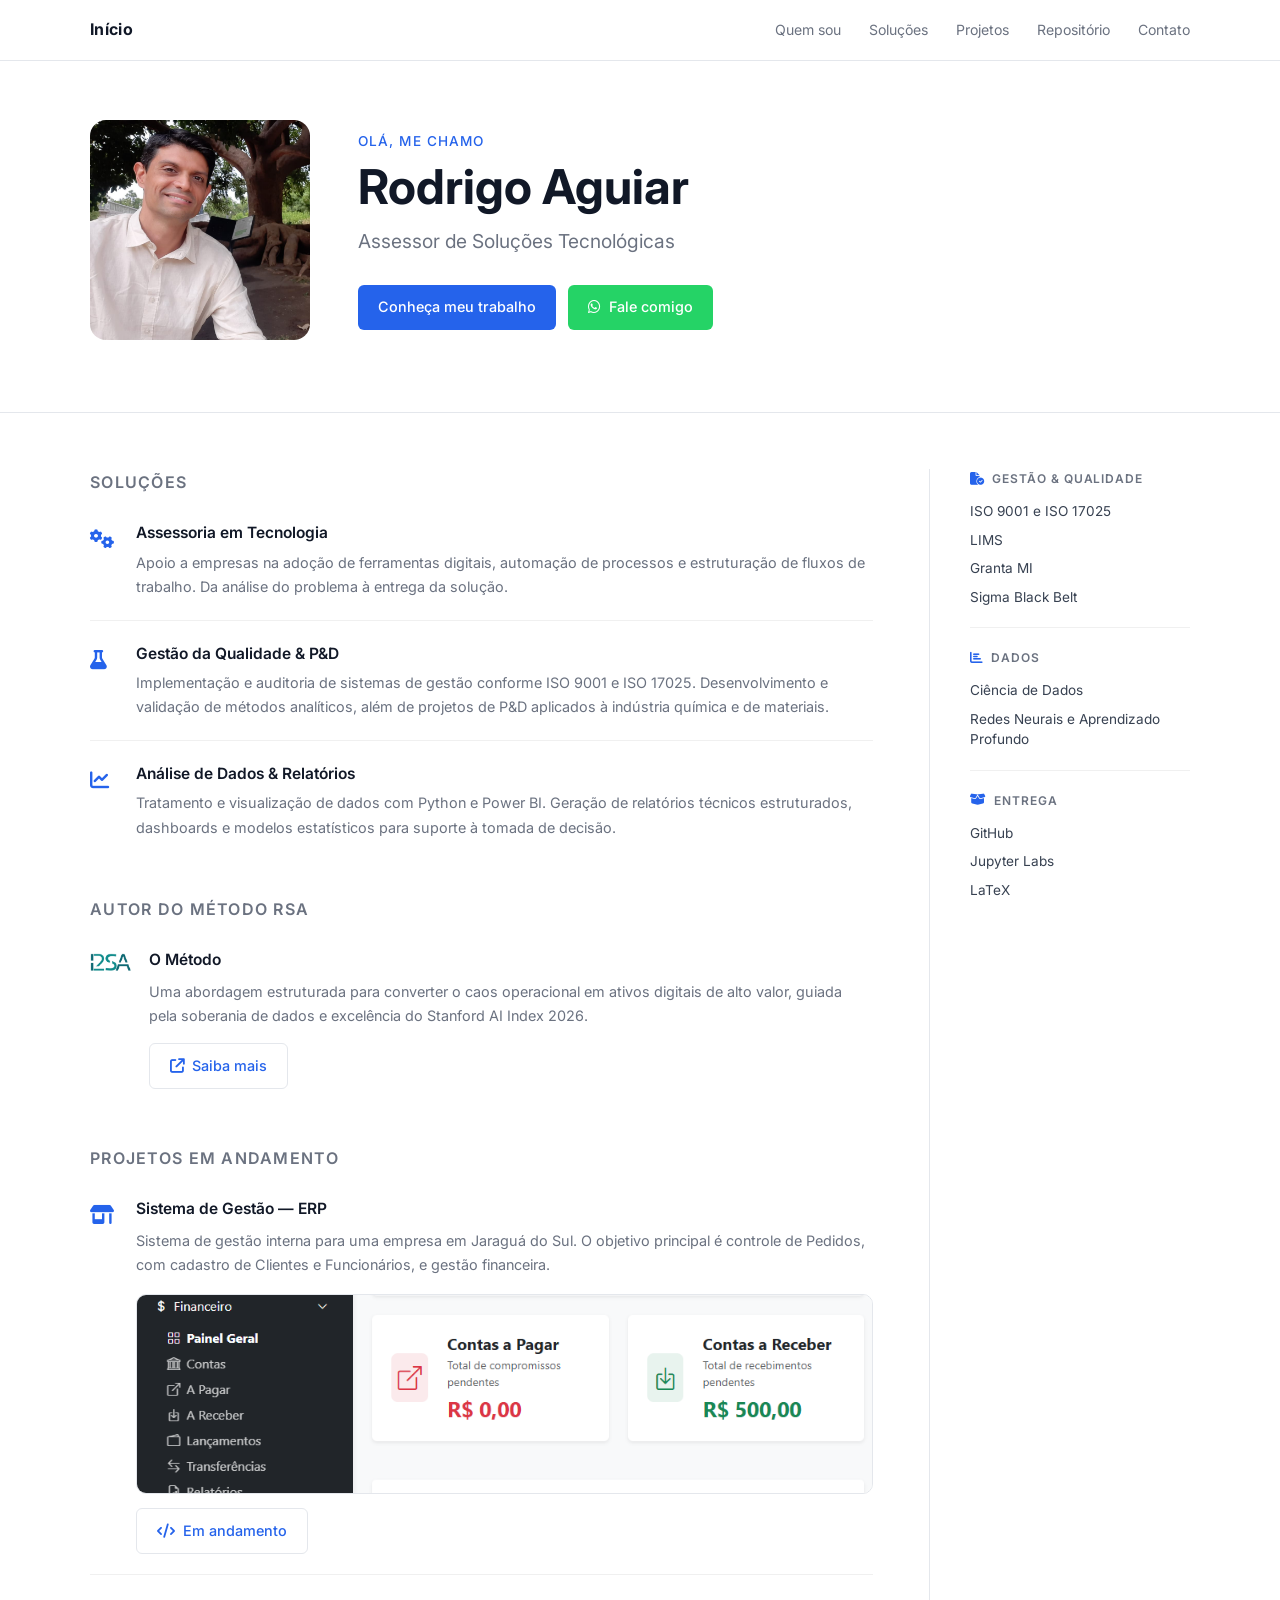
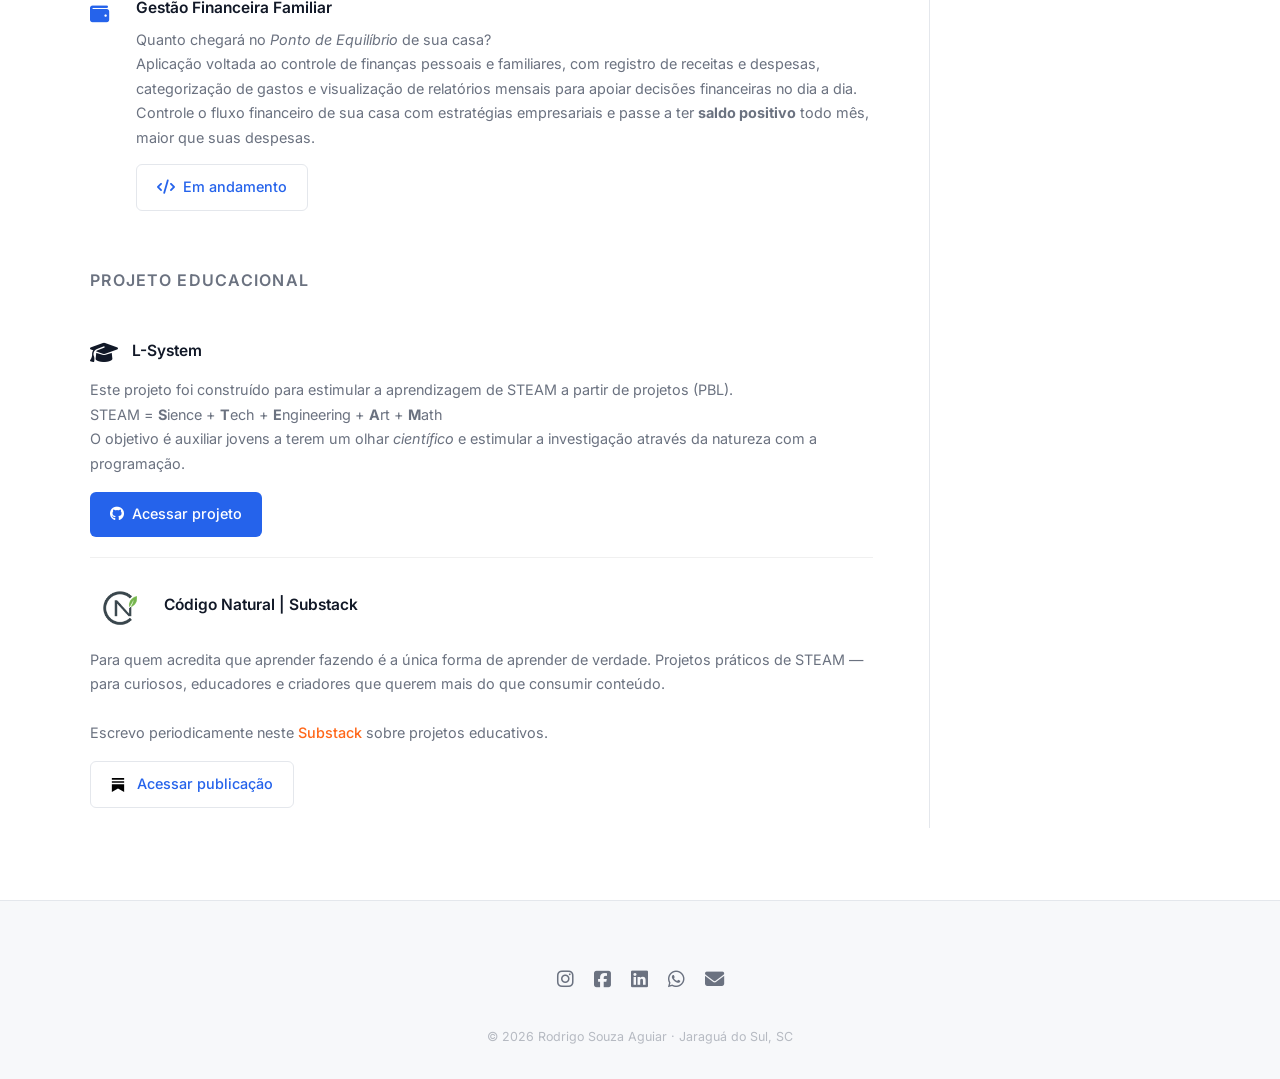
==== index.html @ 8a079cb8 "feat: atualização de index.html" ====
<!DOCTYPE html>
<html lang="pt-BR">

<head>
  <meta charset="UTF-8" />
  <meta name="viewport" content="width=device-width, initial-scale=1.0" />
  <title>Rodrigo S. Aguiar | Assessor de tecnologia</title>
  <link rel="preconnect" href="https://fonts.googleapis.com" />
  <link rel="preconnect" href="https://fonts.gstatic.com" crossorigin />
  <link href="https://fonts.googleapis.com/css2?family=Inter:wght@300;400;500;600;700&display=swap" rel="stylesheet" />
  <link rel="stylesheet" href="https://cdnjs.cloudflare.com/ajax/libs/font-awesome/6.5.0/css/all.min.css" />
  <link rel="stylesheet" href="style.css" />
  <meta name="description"
    content="Portfólio profissional de Rodrigo Aguiar, Assessor de Soluções Tecnológicas e Engenheiro Químico. Especialista em automação, análise de dados e gestão da qualidade." />

  <!-- Open Graph -->
  <meta property="og:title" content="Rodrigo S. Aguiar | Assessor de tecnologia" />
  <meta property="og:description"
    content="Assessoria em implementação de ferramentas digitais, automação de processos e análise de dados." />
  <meta property="og:type" content="website" />
  <meta property="og:url" content="https://raguiareng.github.io/portfolio/" />
  <meta property="og:image" content="https://raguiareng.github.io/portfolio/images/Rodrigo_Chile.png" />

  <!-- Google tag (gtag.js) -->
  <script async src="https://www.googletagmanager.com/gtag/js?id=G-W9BK12L6K0"></script>
  <script>
    window.dataLayer = window.dataLayer || [];
    function gtag() { dataLayer.push(arguments); }
    gtag('js', new Date());

    gtag('config', 'G-W9BK12L6K0');
  </script>

</head>

<body>

  <!-- ========== NAVBAR ========== -->
  <header class="navbar">
    <div class="container navbar__inner">
      <span class="navbar__logo"><a href="/">Início</a></span>

      <!-- Botão do menu hamburguer -->
      <button class="navbar__toggle" aria-label="Abrir menu de navegação">
        <i class="fa-solid fa-bars"></i>
      </button>

      <nav class="navbar__links">
        <a href="quemsou.html">Quem sou</a>
        <a href="#solucoes">Soluções</a>
        <a href="#projeto">Projetos</a>
        <a href="#repositorio">Repositório</a>
        <a href="#contato">Contato</a>
      </nav>
    </div>
  </header>

  <!-- ========== HERO ========== -->
  <section class="hero">
    <div class="container hero__inner">

      <img src="images/Rodrigo_Chile.png" alt="Foto de perfil de Rodrigo Aguiar" class="hero__photo" />

      <div class="hero__text">
        <p class="hero__greeting">Olá, me chamo</p>
        <h1 class="hero__name">Rodrigo Aguiar</h1>
        <h2 class="hero__role">Assessor de Soluções Tecnológicas</h2>
        <div class="hero__actions">
          <a href="#projeto" class="btn btn--primary">Conheça meu trabalho</a>
          <a href="https://wa.me/5547992704018?text=Olá%20Rodrigo.%20Entro%20em%20contato%20através%20do%20seu%20site."
            target="_blank" rel="noopener noreferrer" class="btn btn--whatsapp">
            <i class="fa-brands fa-whatsapp"></i> Fale comigo
          </a>
        </div>
      </div>

    </div>
  </section>

  <!-- ========== LAYOUT PRINCIPAL ========== -->
  <div class="container layout">

    <!-- ========== CONTEÚDO PRINCIPAL ========== -->
    <main class="layout__main">

      <!-- SOLUÇÕES -->
      <section id="solucoes" class="section">
        <h2 class="section__title">Soluções</h2>

        <div class="solution__card">
          <div class="solution__icon"><i class="fa-solid fa-gears"></i></div>
          <div class="solution__info">
            <h3>Assessoria em Tecnologia</h3>
            <p>
              Apoio a empresas na adoção de ferramentas digitais, automação de processos
              e estruturação de fluxos de trabalho. Da análise do
              problema à entrega da solução.
            </p>
          </div>
        </div>

        <div class="solution__card">
          <div class="solution__icon"><i class="fa-solid fa-flask"></i></div>
          <div class="solution__info">
            <h3>Gestão da Qualidade & P&D</h3>
            <p>
              Implementação e auditoria de sistemas de gestão conforme ISO 9001 e
              ISO 17025. Desenvolvimento e validação de métodos analíticos, além
              de projetos de P&D aplicados à indústria química e de materiais.
            </p>
          </div>
        </div>

        <div class="solution__card">
          <div class="solution__icon"><i class="fa-solid fa-chart-line"></i></div>
          <div class="solution__info">
            <h3>Análise de Dados & Relatórios</h3>
            <p>
              Tratamento e visualização de dados com Python e Power BI.
              Geração de relatórios técnicos estruturados, dashboards e modelos
              estatísticos para suporte à tomada de decisão.
            </p>
          </div>
        </div>

      </section>

      <!-- Método RSA -->
      <section id="rsa" class="section">
        <h2 class="section__title">Autor do Método RSA</h2>

        <div class="project__card">
          <div class="project__card-body">
            <div class="project__icon">
              <img src="images/RSA_coloridoVerde.png" alt="Logo Método RSA"
                style="width: 100%; max-width: 64px; object-fit: contain;" />
            </div>
            <div class="project__info">
              <h3>O Método</h3>
              <p>
                Uma abordagem estruturada para converter o caos operacional em ativos digitais de alto valor, guiada
                pela soberania de dados e excelência do Stanford AI Index 2026.
              </p>
              <a href="https://rsa.ia.br" target="_blank" rel="noopener noreferrer" class="btn btn--outline">
                <i class="fa-solid fa-arrow-up-right-from-square"></i> Saiba mais
              </a>
            </div>
          </div>
        </div>
      </section>

      <!-- PROJETOS EM ANDAMENTO -->
      <section id="projeto" class="section">
        <h2 class="section__title">Projetos em andamento</h2>

        <div class="project__card">
          <div class="project__card-body">
            <div class="project__icon"><i class="fa-solid fa-shop"></i></div>
            <div class="project__info">
              <h3>Sistema de Gestão — ERP</h3>
              <p>
                Sistema de gestão interna para uma empresa em Jaraguá do Sul. O objetivo
                principal é controle de Pedidos, com cadastro de Clientes e Funcionários,
                e gestão financeira.
              </p>
              <img src="images/ERP_img01.png" alt="Preview do Sistema de Gestão ERP" class="project__image" />
              <a href="/" class="btn btn--outline">
                <i class="fa-solid fa-code"></i> Em andamento
              </a>
            </div>
          </div>
        </div>

        <div class="project__card">
          <div class="project__card-body">
            <div class="project__icon"><i class="fa-solid fa-wallet"></i></div>
            <div class="project__info">
              <h3>Gestão Financeira Familiar</h3>
              <p>
                Quanto chegará no <a href="https://www.google.com/search?q=ponto+de+breakeven" target="_blank"
                  rel="noopener noreferrer"><i>Ponto
                    de Equilíbrio</i></a> de sua casa?<br>
                Aplicação voltada ao controle de finanças
                pessoais e familiares, com registro de receitas e despesas, categorização de
                gastos e visualização de relatórios mensais para apoiar decisões financeiras no dia a dia.<br>
                Controle o fluxo financeiro de sua casa com estratégias empresariais e passe a ter <b>saldo positivo</b>
                todo mês,
                maior que suas despesas.
              </p>
              <a href="/" class="btn btn--outline">
                <i class="fa-solid fa-code"></i> Em andamento
              </a>
            </div>
          </div>
        </div>

      </section>

      <!-- REPOSITÓRIO -->
      <section id="repositorio" class="section">
        <h2 class="section__title">Projeto Educacional</h2>

        <div class="repo__card">
          <div class="repo__header">
            <i class="fa-solid fa-graduation-cap repo__icon"></i>
            <div>
              <h3>L-System</h3>
              <!-- <span class="repo__tag">Em contínuo aprimoramento</span> -->
            </div>
          </div>
          <p class="repo__desc">
            Este projeto foi construído para estimular a aprendizagem de STEAM
            a partir de projetos (PBL).<br>
            STEAM = <b>S</b>ience + <b>T</b>ech + <b>E</b>ngineering + <b>A</b>rt + <b>M</b>ath<br>
            O objetivo é auxiliar jovens a terem um olhar <i>científico</i> e estimular a investigação
            através da natureza com a programação.
          </p>
          <a href="https://github.com/RAguiarEng/L-system" target="_blank" rel="noopener noreferrer"
            class="btn btn--primary">
            <i class="fa-brands fa-github"></i> Acessar projeto
          </a>
        </div>

        <div class="repo__card" style="border-top: 1px solid var(--color-border-subtle);">
          <div class="repo__header">
            <img src="images/logo_CN_peq.png" alt="Logo Código Natural" style="width: 60px;" />
            <div>
              <h3>Código Natural | Substack</h3>
            </div>
          </div>
          <p class="repo__desc">
            Para quem acredita que aprender fazendo é a única forma de aprender de verdade. Projetos práticos de
            STEAM — para curiosos, educadores e criadores que querem mais do que consumir conteúdo.<br><br>
            Escrevo periodicamente neste <a href="https://codigonatural.substack.com/" target="_blank"
              rel="noopener noreferrer" style="color: #ff6719; font-weight: 500;">Substack</a> sobre projetos
            educativos.
          </p>
          <a href="https://codigonatural.substack.com/" target="_blank" rel="noopener noreferrer"
            class="btn btn--outline">
            <img src="images/substack.svg" alt="Ícone Substack" style="width: 14px; margin-right: 4px;" /> Acessar
            publicação
          </a>
        </div>
      </section>

    </main>

    <!-- ========== BARRA LATERAL ========== -->
    <aside class="layout__sidebar">

      <!-- Gestão e Qualidade -->
      <div class="sidebar__section">
        <h3 class="sidebar__title">
          <i class="fa-solid fa-file-circle-check"></i> Gestão & Qualidade
        </h3>
        <ul class="sidebar__list">
          <li><a href="https://www.google.com/search?q=ISO+9001" target="_blank" rel="noopener noreferrer">ISO 9001</a>
            e
            <a href="https://www.google.com/search?q=ISO+17025" target="_blank" rel="noopener noreferrer">ISO 17025</a>
          </li>
          <li><a href="https://www.google.com/search?q=LIMS" target="_blank" rel="noopener noreferrer">LIMS</a></li>
          <li><a href="https://www.ansys.com/products/materials/granta-mi" target="_blank"
              rel="noopener noreferrer">Granta MI</a></li>
          <li><a href="https://drive.google.com/file/d/1ZN39htxQnaW3yod-qPVXDo5sMs_pYPU5/view?usp=sharing"
              target="_blank" rel="noopener noreferrer">Sigma Black Belt</a></li>
        </ul>
      </div>

      <!-- Dados -->
      <div class="sidebar__section">
        <h3 class="sidebar__title">
          <i class="fa-solid fa-chart-bar"></i> Dados
        </h3>
        <ul class="sidebar__list">
          <li><a href="https://www.credly.com/badges/82000226-1048-4f4b-bc90-7da1aff6fd20/linked_in_profile"
              target="_blank" rel="noopener noreferrer">Ciência de Dados</a></li>
          <li><a href="https://www.coursera.org/account/accomplishments/verify/BRV8FBGEFM7U" target="_blank"
              rel="noopener noreferrer">Redes
              Neurais e Aprendizado Profundo</a></li>
        </ul>
      </div>

      <!-- Entrega -->
      <div class="sidebar__section">
        <h3 class="sidebar__title">
          <i class="fa-solid fa-box-open"></i> Entrega
        </h3>
        <ul class="sidebar__list">
          <li><a href="https://github.com/RAguiarEng" target="_blank" rel="noopener noreferrer">GitHub</a></li>
          <li><a href="https://www.google.com/search?q=o+que+posso+desenvolver+com+jupyter+labs" target="_blank"
              rel="noopener noreferrer">Jupyter
              Labs</a></li>
          <li><a href="https://www.google.com/search?q=o+que+c%C3%B3digo+LaTeX+faz" target="_blank"
              rel="noopener noreferrer">LaTeX</a></li>
        </ul>
      </div>

    </aside>

  </div>

  <!-- ========== FOOTER ========== -->
  <footer id="contato" class="footer">
    <div class="container footer__inner">
      <!-- <p class="footer__name">Rodrigo Souza Aguiar</p>
      <p class="footer__sub">Assessor em Tecnologia | Engenheiro Químico</p> -->

      <div class="footer__socials">
        <a href="https://www.instagram.com/rsaguiarbr/" target="_blank" rel="noopener noreferrer" title="Instagram">
          <i class="fa-brands fa-instagram"></i>
        </a>
        <a href="https://www.facebook.com/raguiar.eng/" target="_blank" rel="noopener noreferrer" title="Facebook">
          <i class="fa-brands fa-square-facebook"></i>
        </a>
        <a href="https://linkedin.com/in/rsouzaaguiar/" target="_blank" rel="noopener noreferrer" title="LinkedIn">
          <i class="fa-brands fa-linkedin"></i>
        </a>
        <a href="https://wa.me/5547992704018?text=Olá%20Rodrigo.%20Entro%20em%20contato%20através%20do%20seu%20site."
          target="_blank" rel="noopener noreferrer" title="WhatsApp">
          <i class="fa-brands fa-whatsapp"></i>
        </a>
        <a href="mailto:raguiar.eng@gmail.com?subject=Contato%20pelo%20site" title="E-mail">
          <i class="fa-solid fa-envelope"></i>
        </a>
      </div>

      <p class="footer__copy">&copy; 2026 Rodrigo Souza Aguiar · Jaraguá do Sul, SC</p>
    </div>
  </footer>

  <!-- Link para o arquivo JavaScript -->
  <script src="js/script_hamburguer.js"></script>

</body>

</html>
---- style.css ----
/* ============================================
   RESET & BASE
   ============================================ */
*,
*::before,
*::after {
  box-sizing: border-box;
  margin: 0;
  padding: 0;
}

:root {
  --color-bg: #ffffff;
  --color-bg-alt: #f7f8fa;
  --color-sidebar: #f0f2f5;
  --color-surface: #ffffff;
  --color-border: #e4e7ec;
  --color-border-subtle: #f0f0f0;
  --color-line-title: #9ca3af;
  --color-primary: #2563eb;
  --color-primary-h: #1d4ed8;
  --color-accent: #7c3aed;
  --color-whatsapp: #25d366;
  --color-whatsapp-h: #1ebe5a;
  --color-text: #374151;
  --color-muted: #6b7280;
  --color-footer-muted: #b6bac2;
  --color-heading: #111827;

  --font-main: 'Inter', sans-serif;

  --radius-sm: 6px;
  --radius-md: 12px;
  --radius-lg: 20px;
  --radius-img: 10px;

  --transition: 0.2s ease;
}

html {
  scroll-behavior: smooth;
}

body {
  font-family: var(--font-main);
  background-color: var(--color-bg);
  color: var(--color-text);
  line-height: 1.7;
  font-size: 1rem;
}

a {
  text-decoration: none;
  color: inherit;
}

ul {
  list-style: none;
}

img {
  max-width: 100%;
  display: block;
}

/* ============================================
   LAYOUT
   ============================================ */
.container {
  width: 90%;
  max-width: 1100px;
  margin: 0 auto;
}

.section {
  padding: 0 0 56px;
}

.section:last-child {
  padding-bottom: 0;
}

.section__title {
  font-size: 1rem;
  font-weight: 600;
  color: var(--color-muted);
  text-transform: uppercase;
  letter-spacing: 0.08em;
  margin-bottom: 24px;
}

/* ============================================
   BUTTONS
   ============================================ */
.btn {
  display: inline-flex;
  align-items: center;
  gap: 8px;
  padding: 10px 20px;
  border-radius: var(--radius-sm);
  font-size: 0.9rem;
  font-weight: 500;
  font-family: var(--font-main);
  cursor: pointer;
  border: none;
  transition: background var(--transition), color var(--transition), transform var(--transition);
}

.btn:hover {
  transform: translateY(-1px);
}

.btn--primary {
  background-color: var(--color-primary);
  color: #fff;
}

.btn--primary:hover {
  background-color: var(--color-primary-h);
}

.btn--outline {
  background: transparent;
  color: var(--color-primary);
  border: 1.5px solid var(--color-border);
}

.btn--outline:hover {
  border-color: var(--color-primary);
  background: #eff6ff;
}

.btn--whatsapp {
  background-color: var(--color-whatsapp);
  color: #fff;
}

.btn--whatsapp:hover {
  background-color: var(--color-whatsapp-h);
}

/* ============================================
   NAVBAR
   ============================================ */
.navbar {
  position: fixed;
  top: 0;
  left: 0;
  right: 0;
  z-index: 100;
  background-color: rgba(255, 255, 255, 0.92);
  backdrop-filter: blur(12px);
  border-bottom: 1px solid var(--color-border);
}

.navbar__inner {
  display: flex;
  align-items: center;
  justify-content: space-between;
  height: 60px;
}

.navbar__logo {
  font-size: 1rem;
  font-weight: 700;
  color: var(--color-heading);
  letter-spacing: 0.02em;
}

.navbar__links {
  display: flex;
  gap: 28px;
}

.navbar__links a {
  font-size: 0.88rem;
  color: var(--color-muted);
  transition: color var(--transition);
}

.navbar__links a:hover {
  color: var(--color-heading);
}

.navbar__toggle {
  display: none;
  /* Esconde o botão por padrão em telas grandes */
  background: none;
  border: none;
  font-size: 1.4rem;
  color: var(--color-heading);
  cursor: pointer;
  padding: 0;
  line-height: 1;
  z-index: 101;
  /* Garante que o botão fique acima do menu quando aberto */
}

/* ============================================
   HERO
   ============================================ */
.hero {
  padding: 120px 0 72px;
  background-color: var(--color-bg);
  border-bottom: 1px solid var(--color-border);
}

.hero__inner {
  display: flex;
  flex-direction: row;
  align-items: center;
  gap: 48px;
}

.hero__photo {
  width: 220px;
  height: 220px;
  object-fit: cover;
  border-radius: 16px;
  flex-shrink: 0;
}

.hero__greeting {
  font-size: 0.85rem;
  color: var(--color-primary);
  font-weight: 500;
  letter-spacing: 0.08em;
  text-transform: uppercase;
}

.hero__name {
  font-size: clamp(2rem, 5vw, 3rem);
  font-weight: 700;
  color: var(--color-heading);
  line-height: 1.15;
  margin: 6px 0 10px;
}

.hero__role {
  font-size: clamp(1rem, 2.2vw, 1.2rem);
  font-weight: 400;
  color: var(--color-muted);
  margin-bottom: 28px;
}

.accent {
  color: var(--color-accent);
}

.hero__actions {
  display: flex;
  flex-wrap: wrap;
  gap: 12px;
}

@media (max-width: 640px) {
  .hero__inner {
    flex-direction: column;
    align-items: flex-start;
  }

  .hero__photo {
    width: 160px;
    height: 160px;
  }
}

/* ============================================
   LAYOUT DUAS COLUNAS
   ============================================ */
.layout {
  display: grid;
  grid-template-columns: 1fr 260px;
  gap: 0;
  align-items: start;
  padding-top: 56px;
  padding-bottom: 72px;
}

.layout__main {
  padding-right: 56px;
  border-right: 1px solid var(--color-border);
}

/* ============================================
   SOLUÇÕES
   ============================================ */
.solution__card {
  display: flex;
  gap: 18px;
  align-items: flex-start;
  padding: 20px 0;
  border-bottom: 1px solid var(--color-border-subtle);
}

.solution__card:first-of-type {
  padding-top: 0;
}

.solution__card:last-of-type {
  border-bottom: none;
  padding-bottom: 0;
}

.solution__icon {
  font-size: 1.2rem;
  color: var(--color-primary);
  min-width: 28px;
  padding-top: 3px;
}

.solution__info h3 {
  font-size: 0.97rem;
  font-weight: 600;
  color: var(--color-heading);
  margin-bottom: 4px;
}

.solution__info p {
  font-size: 0.9rem;
  color: var(--color-muted);
  line-height: 1.7;
}

/* ============================================
   PROJETOS
   ============================================ */
.project__card {
  padding: 20px 0;
  border-bottom: 1px solid var(--color-border-subtle);
}

.project__card:first-of-type {
  padding-top: 0;
}

.project__card:last-of-type {
  border-bottom: none;
  padding-bottom: 0;
}

.project__card-body {
  display: flex;
  gap: 18px;
  align-items: flex-start;
}

.project__icon {
  font-size: 1.2rem;
  color: var(--color-primary);
  min-width: 28px;
  padding-top: 3px;
}

.project__info h3 {
  font-size: 0.97rem;
  font-weight: 600;
  color: var(--color-heading);
  margin-bottom: 6px;
}

.project__info p {
  font-size: 0.9rem;
  color: var(--color-muted);
  line-height: 1.7;
  margin-bottom: 14px;
}

.project__image {
  width: 100%;
  height: 200px;
  object-fit: cover;
  border-radius: var(--radius-img);
  margin: 16px 0 14px;
  border: 1px solid var(--color-border);
}

/* ============================================
   REPOSITÓRIO
   ============================================ */
.repo__card {
  padding: 20px 0;
}

.repo__header {
  display: flex;
  align-items: center;
  gap: 14px;
  margin-bottom: 10px;
}

.repo__icon {
  font-size: 1.4rem;
  color: var(--color-heading);
}

.repo__header h3 {
  font-size: 0.97rem;
  font-weight: 600;
  color: var(--color-heading);
  margin-bottom: 4px;
}

.repo__tag {
  font-size: 0.72rem;
  color: var(--color-primary);
  background: #eff6ff;
  padding: 2px 10px;
  border-radius: var(--radius-lg);
  font-weight: 500;
}

.repo__desc {
  font-size: 0.9rem;
  color: var(--color-muted);
  margin-bottom: 16px;
  line-height: 1.7;
}

/* ============================================
   SIDEBAR
   ============================================ */
.layout__sidebar {
  position: sticky;
  top: 80px;
  padding-left: 40px;
  display: flex;
  flex-direction: column;
}

.sidebar__section {
  padding: 20px 0;
  border-bottom: 1px solid var(--color-border-subtle);
}

.sidebar__section:first-child {
  padding-top: 0;
}

.sidebar__section:last-child {
  border-bottom: none;
}

.sidebar__title {
  font-size: 0.75rem;
  font-weight: 600;
  color: var(--color-muted);
  text-transform: uppercase;
  letter-spacing: 0.08em;
  margin-bottom: 12px;
  display: flex;
  align-items: center;
  gap: 7px;
}

.sidebar__title i {
  color: var(--color-primary);
  font-size: 0.8rem;
}

.sidebar__list {
  display: flex;
  flex-direction: column;
  gap: 8px;
}

.sidebar__list li {
  font-size: 0.85rem;
  color: var(--color-text);
  line-height: 1.5;
}

/* ============================================
   FOOTER
   ============================================ */
.footer {
  background-color: var(--color-bg-alt);
  border-top: 1px solid var(--color-border);
  padding: 48px 0 32px;
  text-align: center;
}

.footer__inner {
  display: flex;
  flex-direction: column;
  align-items: center;
  gap: 10px;
}

.footer__name {
  font-size: 1rem;
  font-weight: 700;
  color: var(--color-heading);
}

.footer__sub {
  font-size: 0.85rem;
  color: var(--color-muted);
}

.footer__socials {
  display: flex;
  gap: 20px;
  margin: 14px 0;
}

.footer__socials a {
  font-size: 1.2rem;
  color: var(--color-muted);
  transition: color var(--transition), transform var(--transition);
}

.footer__socials a:hover {
  color: var(--color-primary);
  transform: translateY(-2px);
}

.footer__socials a[href*="wa.me"]:hover {
  color: var(--color-whatsapp);
}

.footer__copy {
  font-size: 0.78rem;
  color: var(--color-footer-muted);
  margin-top: 6px;
}

/* ============================================
   RESPONSIVO
   ============================================ */
@media (max-width: 900px) {
  .layout {
    grid-template-columns: 1fr;
  }

  .layout__main {
    padding-right: 0;
    border-right: none;
    border-bottom: 1px solid var(--color-border);
    padding-bottom: 40px;
  }

  .layout__sidebar {
    position: static;
    padding-left: 0;
    padding-top: 40px;
    display: grid;
    grid-template-columns: repeat(auto-fit, minmax(180px, 1fr));
    gap: 0 32px;
  }

  /* Mostra o botão do menu hambúrguer em telas pequenas */
  .navbar__toggle {
    display: block;
  }

  /* NOVO: Esconde os links por padrão em telas pequenas e prepara para o menu mobile */
  .navbar__links {
    display: none;
    /* Esconde o menu por padrão */
    flex-direction: column;
    position: fixed;
    top: 0;
    right: 0;
    width: 180px;
    height: 100vh;
    background-color: var(--color-bg);
    /* Fundo do menu mobile */
    padding: 80px 20px 20px;
    /* Espaçamento superior para não cobrir o logo */
    box-shadow: -2px 0 10px rgba(0, 0, 0, 0.1);
    transition: transform 0.3s ease-in-out;
    transform: translateX(100%);
    /* Esconde o menu para a direita */
    z-index: 99;
    /* Fica abaixo do botão de toggle */
    align-items: flex-start;
    /* Alinha os itens à esquerda */
    gap: 20px;
    /* Espaçamento entre os links */
  }

  /* Classe para mostrar o menu mobile */
  .navbar__links--open {
    transform: translateX(0);
    /* Move o menu para a posição visível */
    display: flex;
    /* Garante que o menu seja exibido */
  }

  .navbar__links a {
    font-size: 1.2rem;
    /* Aumenta o tamanho da fonte para mobile */
    color: var(--color-heading);
    padding: 10px 0;
    width: 100%;
    border-bottom: 1px solid var(--color-border-subtle);
  }

  .navbar__links a:last-child {
    border-bottom: none;
  }

}

@media (max-width: 480px) {
  .hero__actions {
    flex-direction: column;
  }

  .btn {
    width: 100%;
    justify-content: center;
  }
}

/* ============================================
   PAGE HEADER (quemsou.html)
   ============================================ */
.page-header {
  padding: 100px 0 56px;
  border-bottom: 1px solid var(--color-border);
  background-color: var(--color-bg);
}

.page-header__inner {
  display: flex;
  flex-direction: row;
  align-items: center;
  gap: 48px;
}

.page-header__photo {
  width: 180px;
  height: 180px;
  object-fit: cover;
  border-radius: 16px;
  flex-shrink: 0;
  border: 1px solid var(--color-border);
}

/* ============================================
   SOBRE — PARÁGRAFOS
   ============================================ */
.about__paragraph {
  font-size: 0.95rem;
  color: var(--color-text);
  line-height: 1.8;
  margin-bottom: 16px;
}

.about__paragraph:last-child {
  margin-bottom: 0;
}

/* ============================================
   TIMELINE
   ============================================ */
.timeline {
  display: flex;
  flex-direction: column;
  gap: 0;
}

.timeline__item {
  display: flex;
  gap: 20px;
  padding: 20px 0;
  border-bottom: 1px solid var(--color-border-subtle);
}

.timeline__item:first-child {
  padding-top: 0;
}

.timeline__item:last-child {
  border-bottom: none;
  padding-bottom: 0;
}

.timeline__marker {
  width: 10px;
  height: 10px;
  min-width: 10px;
  background-color: var(--color-primary);
  border-radius: 50%;
  margin-top: 7px;
}

.timeline__content {
  display: flex;
  flex-direction: column;
  gap: 4px;
}

.timeline__period {
  font-size: 0.78rem;
  color: var(--color-primary);
  font-weight: 500;
  text-transform: uppercase;
  letter-spacing: 0.06em;
}

.timeline__title {
  font-size: 0.97rem;
  font-weight: 600;
  color: var(--color-heading);
  margin: 2px 0 6px;
}

.timeline__desc {
  font-size: 0.9rem;
  color: var(--color-muted);
  line-height: 1.7;
}

/* Lista principal de entregas dentro de um item da timeline */
.timeline__list {
  display: flex;
  flex-direction: column;
  gap: 20px;
  margin-top: 4px;
}

/* Cada entrega da lista principal */
.timeline__list>li {
  padding-left: 14px;
  border-left: 2px solid var(--color-border);
  font-size: 0.9rem;
  color: var(--color-muted);
  line-height: 1.75;
}

/* Rótulo em negrito de cada entrega */
.timeline__list>li>b {
  display: block;
  font-size: 0.9rem;
  font-weight: 600;
  color: var(--color-heading);
  margin-bottom: 4px;
}

/* Sublista de ferramentas (Pandas, Power BI, etc.) */
.timeline__sublist {
  display: flex;
  flex-direction: column;
  gap: 2px;
  margin-top: 8px;
  padding-left: 12px;
}

.timeline__sublist>li {
  font-size: 0.85rem;
  color: var(--color-muted);
  padding-left: 10px;
  position: relative;
}

.timeline__sublist>li::before {
  content: '–';
  position: absolute;
  left: 0;
  color: var(--color-border);
}

/* Links dentro da timeline */
.timeline__desc a,
.timeline__list a {
  color: var(--color-primary);
  font-weight: 500;
  border-bottom: 1px solid transparent;
  transition: border-color var(--transition);
}

.timeline__desc a:hover,
.timeline__list a:hover {
  border-bottom-color: var(--color-primary);
}

/* Lista de publicações (Graduação) */
.timeline__publications {
  display: flex;
  flex-direction: column;
  gap: 8px;
  margin-top: 10px;
}

.timeline__publications>li {
  font-size: 0.88rem;
  color: var(--color-muted);
  padding-left: 14px;
  border-left: 2px solid var(--color-border);
  line-height: 1.6;
}

.timeline__publications>li a {
  color: var(--color-primary);
  font-weight: 500;
  border-bottom: 1px solid transparent;
  transition: border-color var(--transition);
}

.timeline__publications>li a:hover {
  border-bottom-color: var(--color-primary);
}

/* ============================================
   NAVBAR — LINK ATIVO
   ============================================ */
.navbar__link--active {
  color: var(--color-heading) !important;
  font-weight: 500;
}

/* ============================================
   RESPONSIVO — PAGE HEADER
   ============================================ */
@media (max-width: 640px) {
  .page-header__inner {
    flex-direction: column;
    align-items: flex-start;
  }

  .page-header__photo {
    width: 130px;
    height: 130px;
  }
}

/* ============================================
   AGE PROGRESS BAR
   ============================================ */
.age-bar__wrapper {
  margin-top: 12px;
}

.age-bar__labels {
  display: flex;
  justify-content: space-between;
  align-items: center;
  margin-bottom: 6px;
}

.age-bar__labels span {
  font-size: 0.8rem;
  font-weight: 600;
  color: var(--color-muted);
}

.age-bar__track {
  position: relative;
  height: 6px;
  background-color: var(--color-border);
  border-radius: 3px;
  overflow: visible;
}

.age-bar__fill {
  height: 100%;
  background-color: var(--color-primary);
  border-radius: 3px 0 0 3px;
  transition: width 1s ease;
}

.age-bar__ticks {
  position: absolute;
  top: 0;
  left: 0;
  width: 100%;
  height: 100%;
  display: flex;
  justify-content: space-between;
  align-items: center;
  padding: 0 2px;
  pointer-events: none;
}

.age-bar__ticks span {
  display: block;
  width: 1px;
  height: 10px;
  background-color: var(--color-bg);
  opacity: 0.6;
  flex-shrink: 0;
}
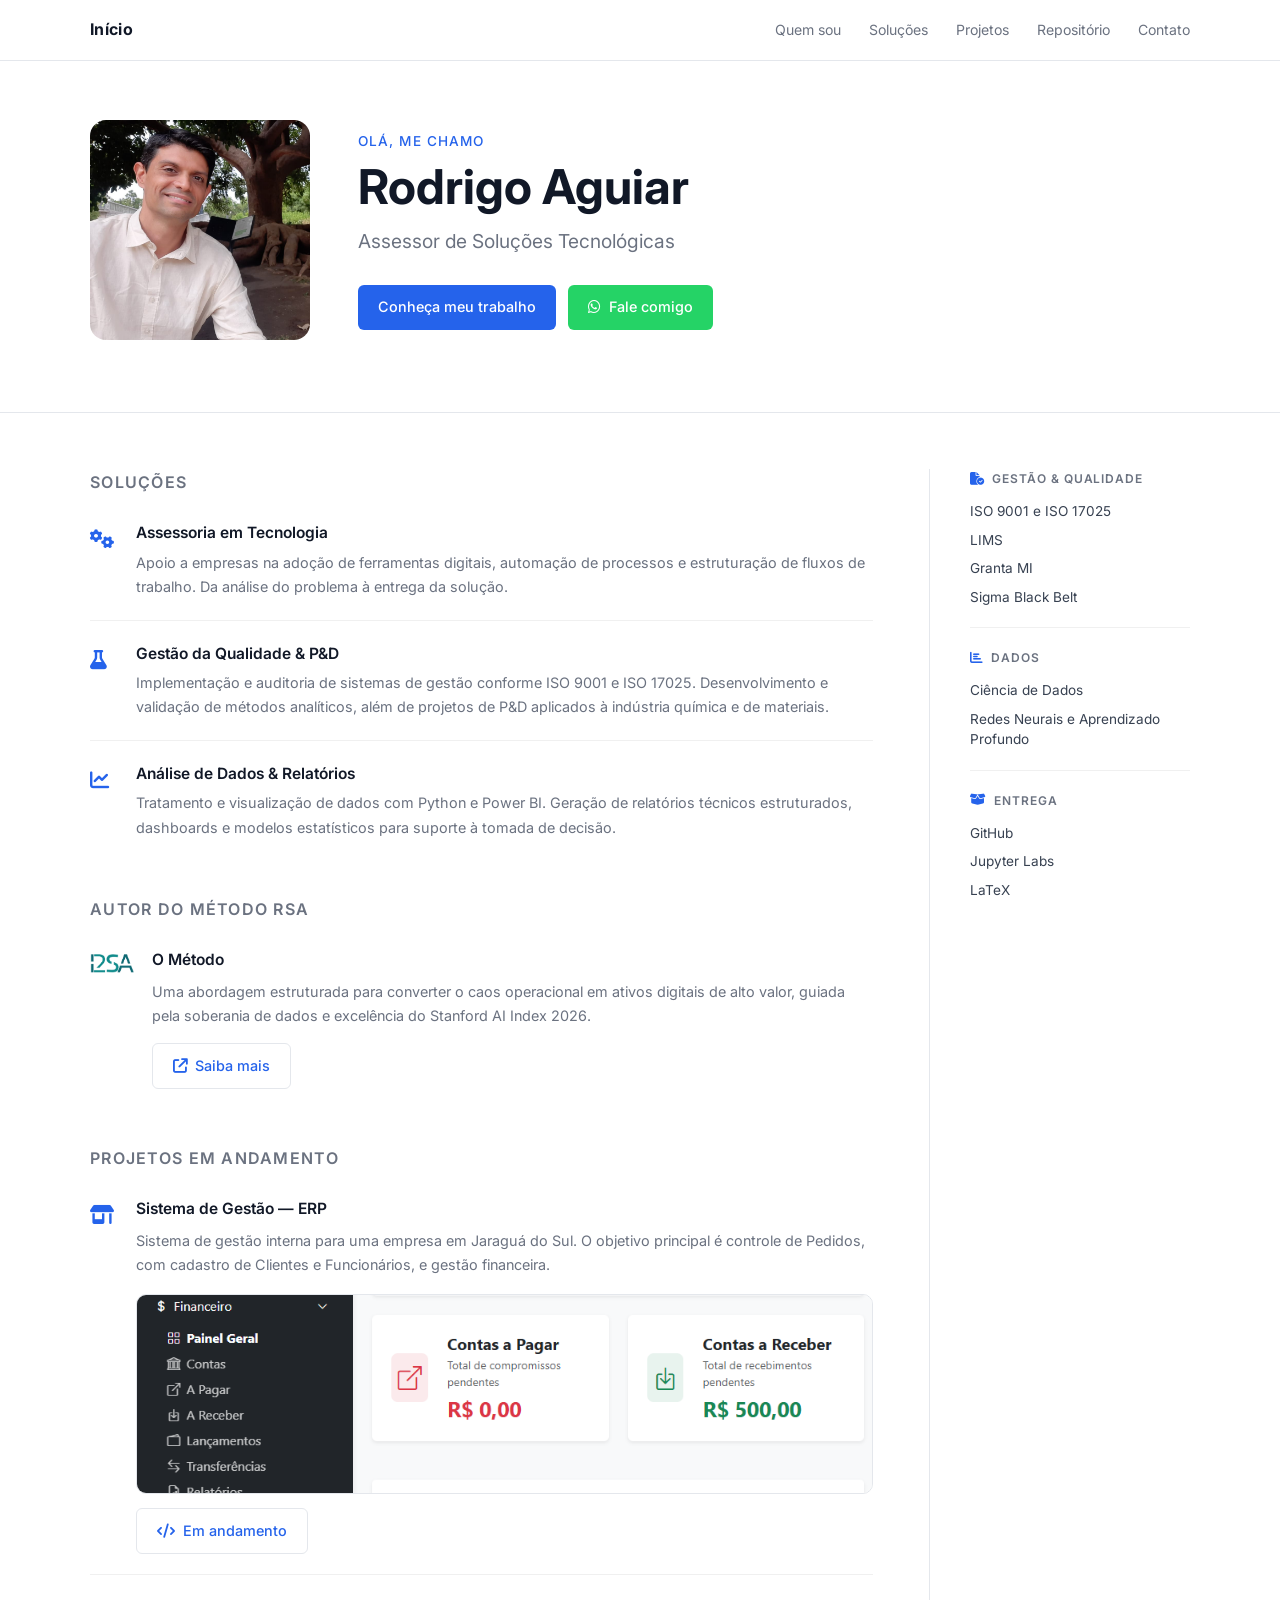
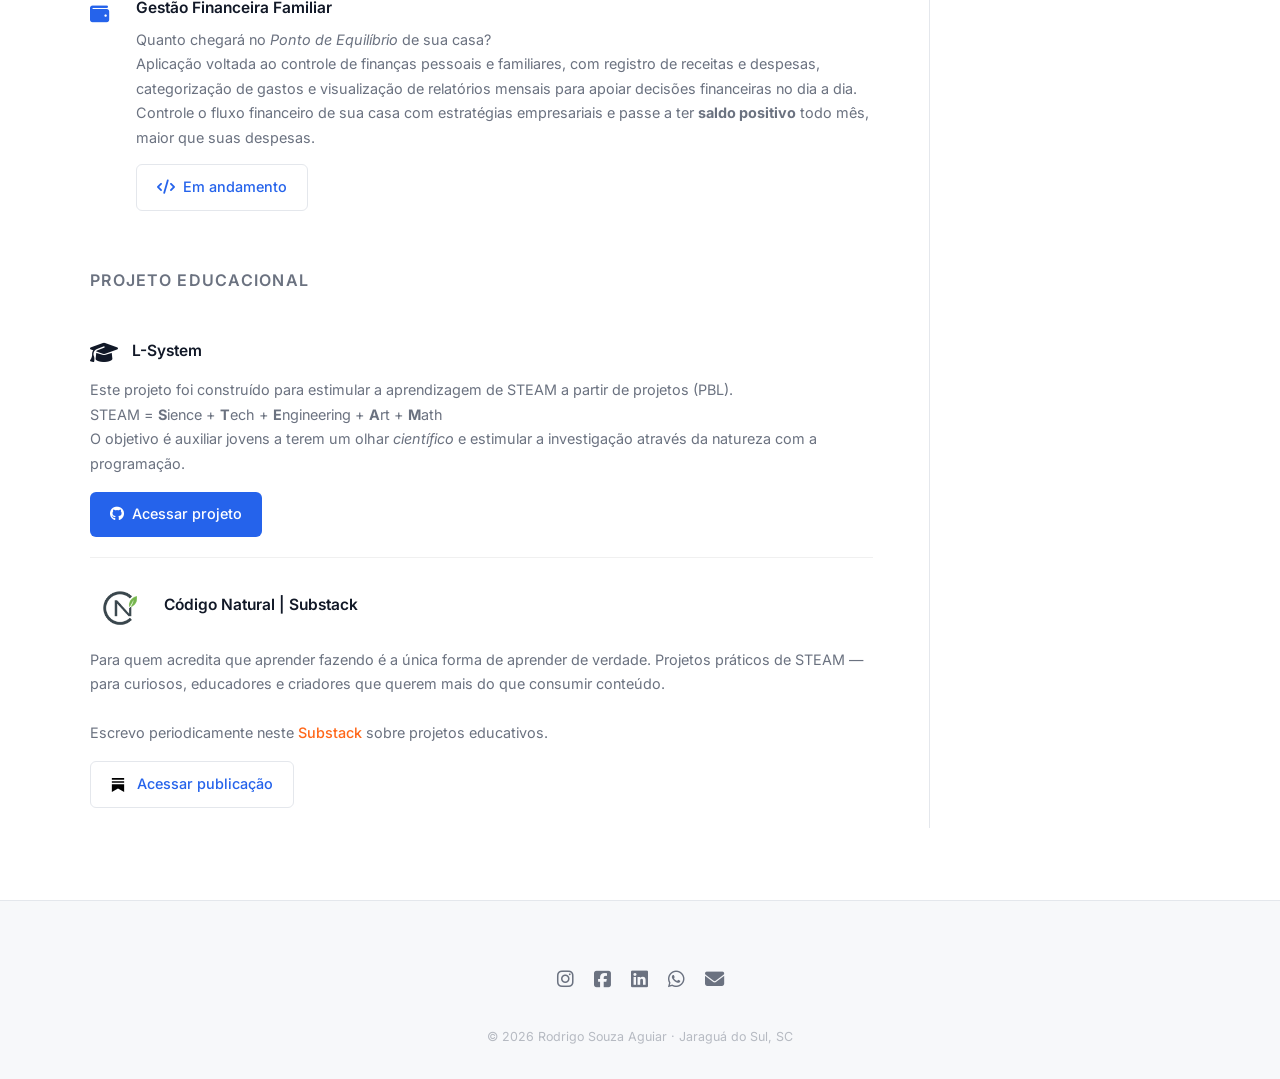
==== commit c211defb: "feat: atualização de index.html" ====
--- a/index.html
+++ b/index.html
@@ -133,7 +133,7 @@
           <div class="project__card-body">
             <div class="project__icon">
               <img src="images/RSA_coloridoVerde.png" alt="Logo Método RSA"
-                style="width: 100%; max-width: 64px; object-fit: contain;" />
+                style="width: 100%; max-width: 70px; object-fit: contain;" />
             </div>
             <div class="project__info">
               <h3>O Método</h3>
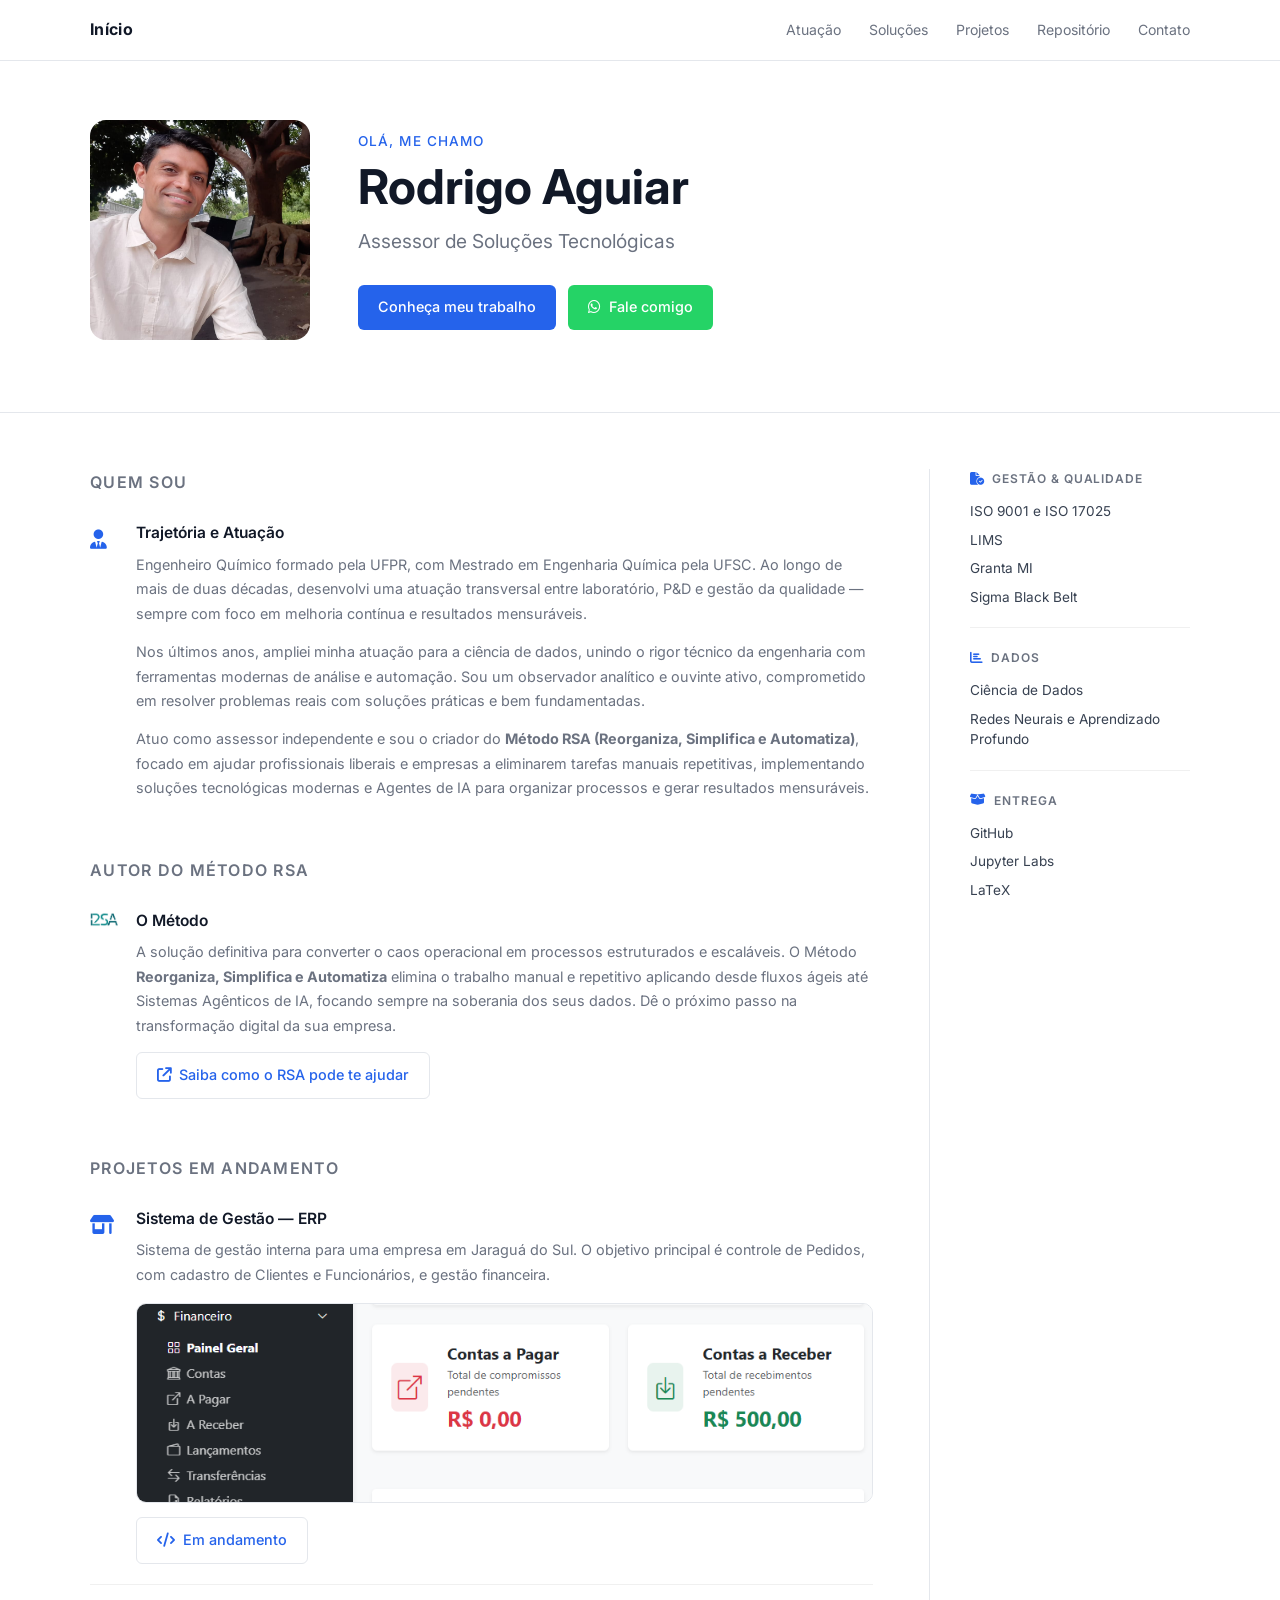
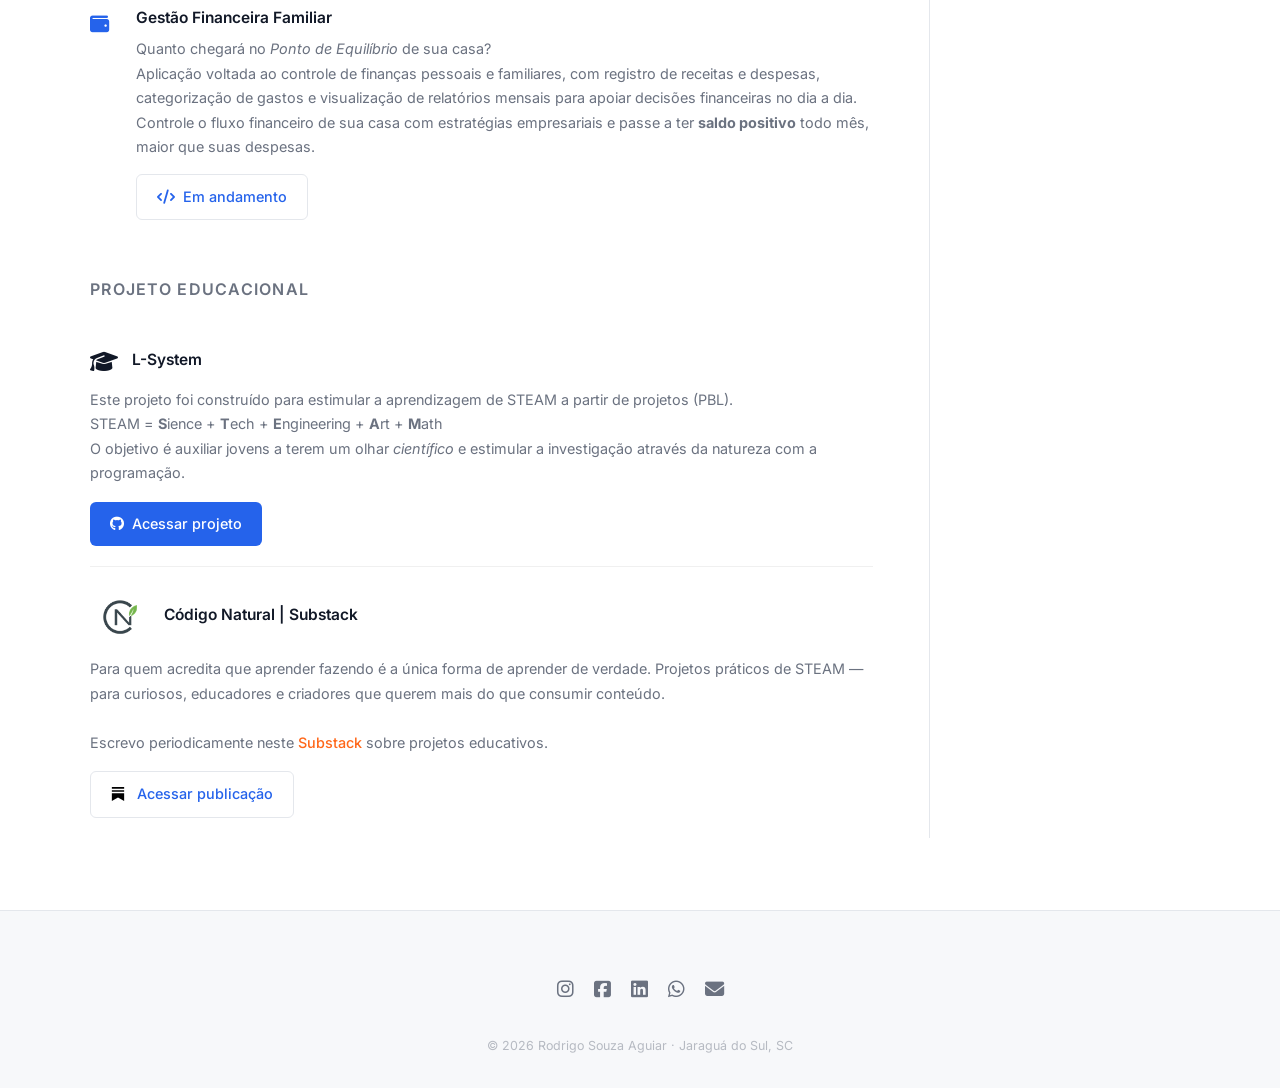
==== commit 92114ddb: "feat: atualização das páginas para mostrar o Método RSA." ====
--- a/index.html
+++ b/index.html
@@ -46,7 +46,7 @@
       </button>
 
       <nav class="navbar__links">
-        <a href="quemsou.html">Quem sou</a>
+        <a href="profissao.html">Atuação</a>
         <a href="#solucoes">Soluções</a>
         <a href="#projeto">Projetos</a>
         <a href="#repositorio">Repositório</a>
@@ -83,46 +83,37 @@
     <!-- ========== CONTEÚDO PRINCIPAL ========== -->
     <main class="layout__main">
 
-      <!-- SOLUÇÕES -->
-      <section id="solucoes" class="section">
-        <h2 class="section__title">Soluções</h2>
-
-        <div class="solution__card">
-          <div class="solution__icon"><i class="fa-solid fa-gears"></i></div>
-          <div class="solution__info">
-            <h3>Assessoria em Tecnologia</h3>
-            <p>
-              Apoio a empresas na adoção de ferramentas digitais, automação de processos
-              e estruturação de fluxos de trabalho. Da análise do
-              problema à entrega da solução.
-            </p>
-          </div>
-        </div>
-
-        <div class="solution__card">
-          <div class="solution__icon"><i class="fa-solid fa-flask"></i></div>
-          <div class="solution__info">
-            <h3>Gestão da Qualidade & P&D</h3>
-            <p>
-              Implementação e auditoria de sistemas de gestão conforme ISO 9001 e
-              ISO 17025. Desenvolvimento e validação de métodos analíticos, além
-              de projetos de P&D aplicados à indústria química e de materiais.
-            </p>
-          </div>
-        </div>
-
-        <div class="solution__card">
-          <div class="solution__icon"><i class="fa-solid fa-chart-line"></i></div>
-          <div class="solution__info">
-            <h3>Análise de Dados & Relatórios</h3>
-            <p>
-              Tratamento e visualização de dados com Python e Power BI.
-              Geração de relatórios técnicos estruturados, dashboards e modelos
-              estatísticos para suporte à tomada de decisão.
-            </p>
-          </div>
-        </div>
-
+      <!-- QUEM SOU -->
+      <section id="sobre" class="section">
+        <h2 class="section__title">Quem sou</h2>
+
+        <div class="project__card">
+          <div class="project__card-body">
+            <div class="project__icon"><i class="fa-solid fa-user-tie"></i></div>
+            <div class="project__info">
+              <h3>Trajetória e Atuação</h3>
+              <p>
+                Engenheiro Químico formado pela UFPR, com Mestrado em Engenharia Química
+                pela UFSC. Ao longo de mais de duas décadas, desenvolvi uma atuação
+                transversal entre laboratório, P&D e gestão da qualidade — sempre com
+                foco em melhoria contínua e resultados mensuráveis.
+              </p>
+              <p>
+                Nos últimos anos, ampliei minha atuação para a ciência de dados, unindo
+                o rigor técnico da engenharia com ferramentas modernas de análise e
+                automação. Sou um observador analítico e ouvinte ativo, comprometido em
+                resolver problemas reais com soluções práticas e bem fundamentadas.
+              </p>
+              <p style="margin-bottom: 0;">
+                Atuo como assessor independente e sou o criador do <strong>Método RSA (Reorganiza, Simplifica e
+                  Automatiza)</strong>,
+                focado em ajudar profissionais liberais e empresas a eliminarem tarefas manuais repetitivas,
+                implementando soluções tecnológicas
+                modernas e Agentes de IA para organizar processos e gerar resultados mensuráveis.
+              </p>
+            </div>
+          </div>
+        </div>
       </section>
 
       <!-- Método RSA -->
@@ -138,11 +129,13 @@
             <div class="project__info">
               <h3>O Método</h3>
               <p>
-                Uma abordagem estruturada para converter o caos operacional em ativos digitais de alto valor, guiada
-                pela soberania de dados e excelência do Stanford AI Index 2026.
+                A solução definitiva para converter o caos operacional em processos estruturados e escaláveis. O Método
+                <b>Reorganiza, Simplifica e Automatiza</b> elimina o trabalho manual e repetitivo aplicando desde fluxos
+                ágeis até Sistemas Agênticos de IA, focando sempre na soberania dos seus dados. Dê o próximo passo na
+                transformação digital da sua empresa.
               </p>
               <a href="https://rsa.ia.br" target="_blank" rel="noopener noreferrer" class="btn btn--outline">
-                <i class="fa-solid fa-arrow-up-right-from-square"></i> Saiba mais
+                <i class="fa-solid fa-arrow-up-right-from-square"></i> Saiba como o RSA pode te ajudar
               </a>
             </div>
           </div>
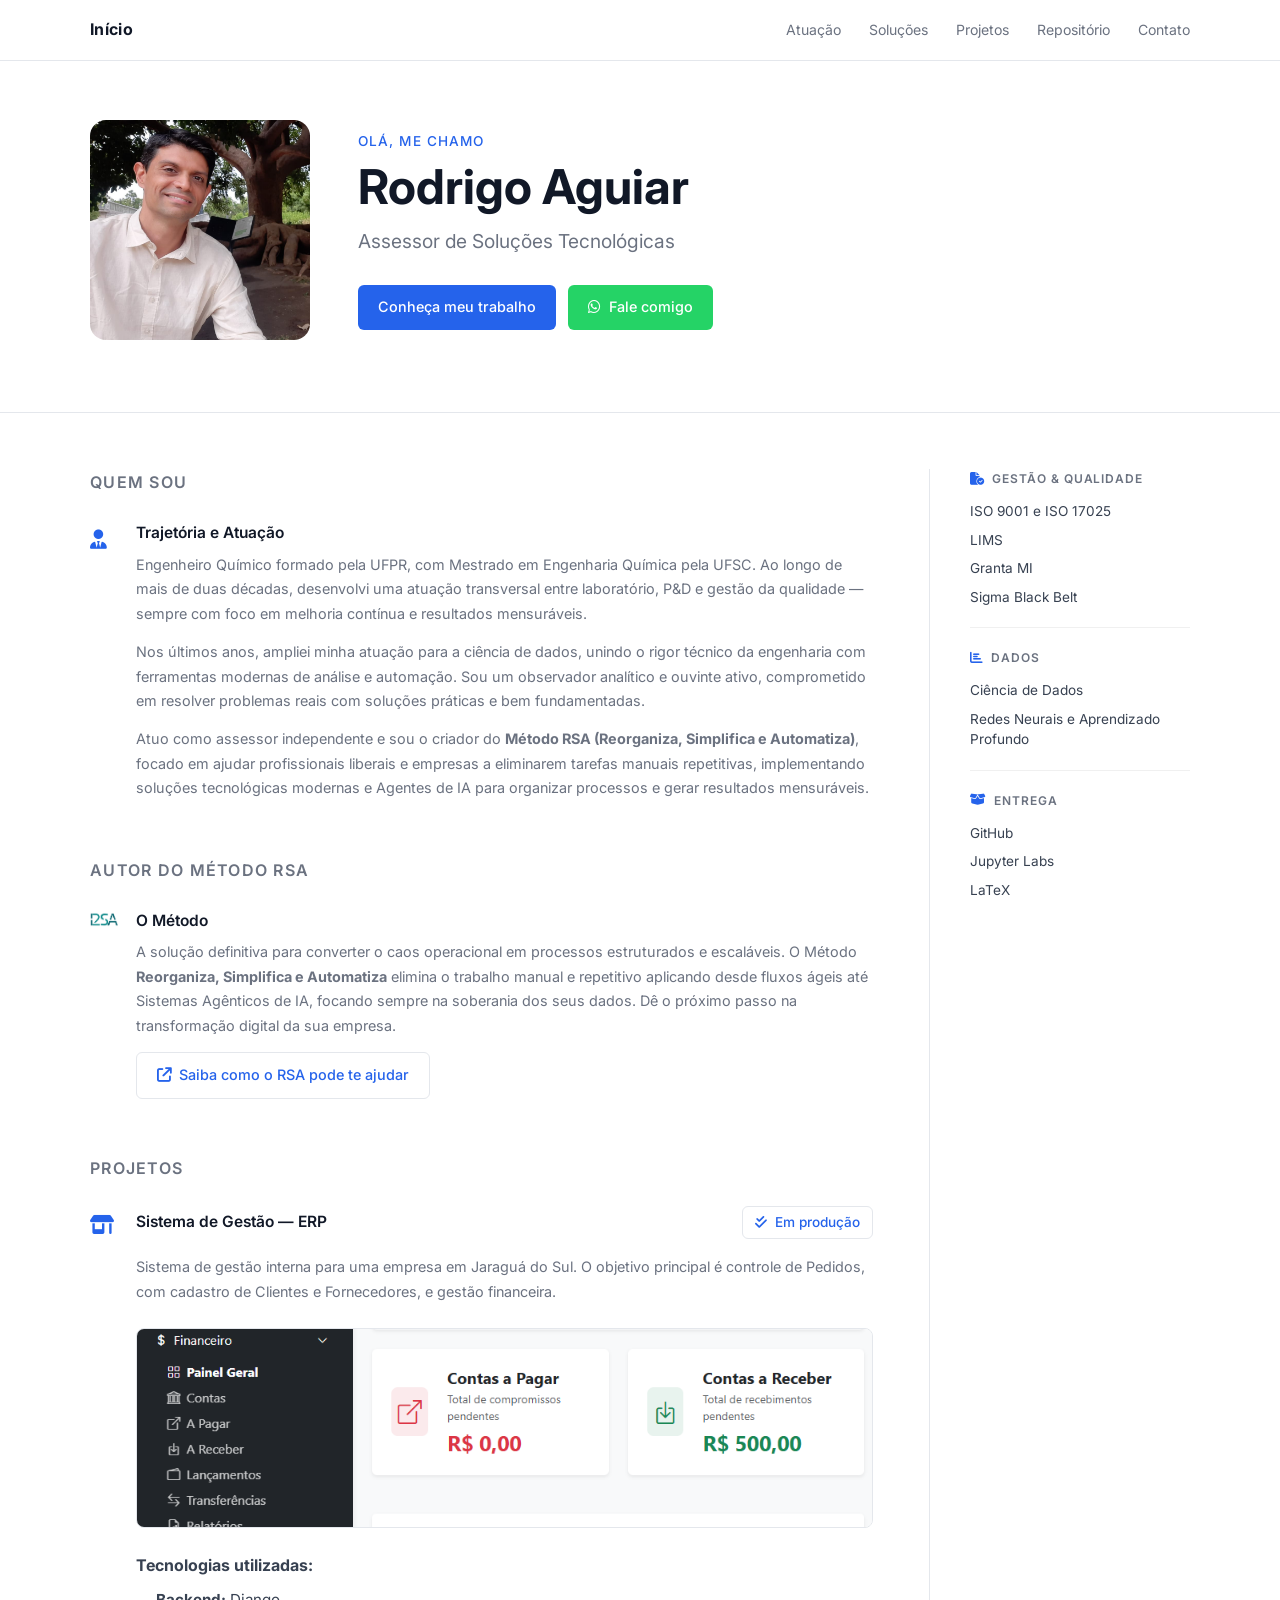
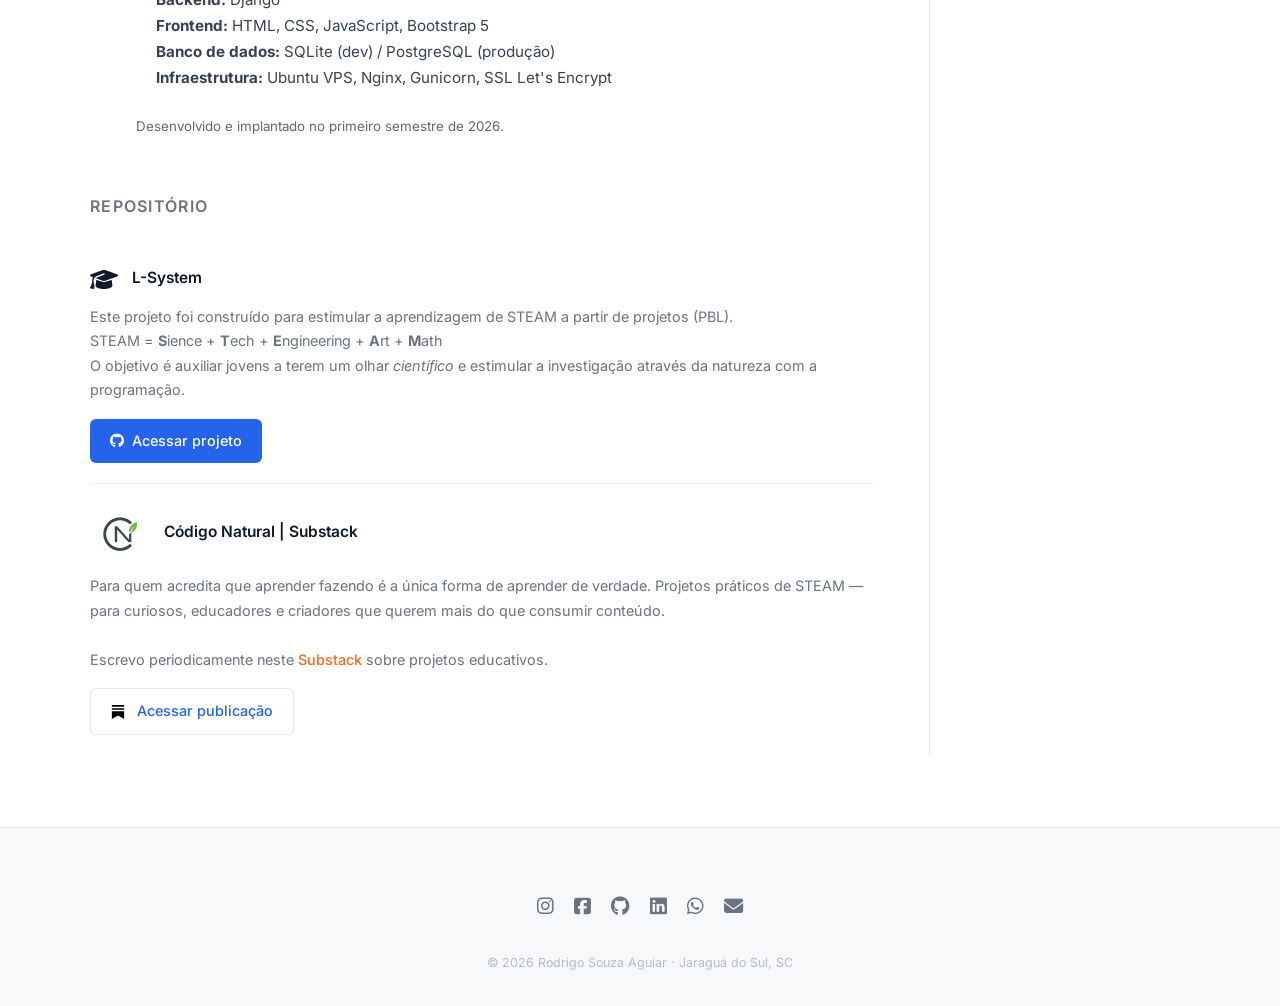
==== commit 09ad2ad0: "feat: atualização de projeto e do link do GitHub" ====
--- a/index.html
+++ b/index.html
@@ -142,56 +142,57 @@
         </div>
       </section>
 
-      <!-- PROJETOS EM ANDAMENTO -->
+      <!-- PROJETO -->
       <section id="projeto" class="section">
-        <h2 class="section__title">Projetos em andamento</h2>
+        <h2 class="section__title">Projetos</h2>
 
         <div class="project__card">
           <div class="project__card-body">
             <div class="project__icon"><i class="fa-solid fa-shop"></i></div>
             <div class="project__info">
-              <h3>Sistema de Gestão — ERP</h3>
+              <!-- Cabeçalho com Título e Status -->
+              <div style="display: flex; justify-content: space-between; align-items: center; flex-wrap: wrap; gap: 10px; margin-bottom: 1rem;">
+                <h3 style="margin: 0;">Sistema de Gestão — ERP</h3>
+                <span class="btn btn--outline" style="pointer-events: none; padding: 0.25rem 0.75rem; font-size: 0.85rem;">
+                  <i class="fa-solid fa-check-double"></i> Em produção
+                </span>
+              </div>
+              
+              <!-- Descrição -->
               <p>
                 Sistema de gestão interna para uma empresa em Jaraguá do Sul. O objetivo
-                principal é controle de Pedidos, com cadastro de Clientes e Funcionários,
+                principal é controle de Pedidos, com cadastro de Clientes e Fornecedores,
                 e gestão financeira.
               </p>
-              <img src="images/ERP_img01.png" alt="Preview do Sistema de Gestão ERP" class="project__image" />
-              <a href="/" class="btn btn--outline">
-                <i class="fa-solid fa-code"></i> Em andamento
-              </a>
-            </div>
-          </div>
-        </div>
-
-        <div class="project__card">
-          <div class="project__card-body">
-            <div class="project__icon"><i class="fa-solid fa-wallet"></i></div>
-            <div class="project__info">
-              <h3>Gestão Financeira Familiar</h3>
-              <p>
-                Quanto chegará no <a href="https://www.google.com/search?q=ponto+de+breakeven" target="_blank"
-                  rel="noopener noreferrer"><i>Ponto
-                    de Equilíbrio</i></a> de sua casa?<br>
-                Aplicação voltada ao controle de finanças
-                pessoais e familiares, com registro de receitas e despesas, categorização de
-                gastos e visualização de relatórios mensais para apoiar decisões financeiras no dia a dia.<br>
-                Controle o fluxo financeiro de sua casa com estratégias empresariais e passe a ter <b>saldo positivo</b>
-                todo mês,
-                maior que suas despesas.
-              </p>
-              <a href="/" class="btn btn--outline">
-                <i class="fa-solid fa-code"></i> Em andamento
-              </a>
+              
+              <!-- Imagem de Destaque -->
+              <img src="images/ERP_img01.png" alt="Preview do Sistema de Gestão ERP" class="project__image" style="margin: 1.5rem 0; width: 100%; border-radius: 8px;" />
+              
+              <!-- Tecnologias -->
+              <div class="project__techs" style="margin-bottom: 1.5rem;">
+                <h4 style="margin-bottom: 0.5rem; font-size: 1rem;">Tecnologias utilizadas:</h4>
+                <ul style="padding-left: 1.25rem; font-size: 0.95rem;">
+                  <li><strong>Backend:</strong> Django</li>
+                  <li><strong>Frontend:</strong> HTML, CSS, JavaScript, Bootstrap 5</li>
+                  <li><strong>Banco de dados:</strong> SQLite (dev) / PostgreSQL (produção)</li>
+                  <li><strong>Infraestrutura:</strong> Ubuntu VPS, Nginx, Gunicorn, SSL Let's Encrypt</li>
+                </ul>
+              </div>
+
+              <!-- Rodapé do Card -->
+              <small style="color: var(--color-text-muted, #666); display: block; margin-top: 1rem;">
+                Desenvolvido e implantado no primeiro semestre de 2026.
+              </small>
             </div>
           </div>
         </div>
 
       </section>
+
 
       <!-- REPOSITÓRIO -->
       <section id="repositorio" class="section">
-        <h2 class="section__title">Projeto Educacional</h2>
+        <h2 class="section__title">Repositório</h2>
 
         <div class="repo__card">
           <div class="repo__header">
@@ -305,6 +306,9 @@
         <a href="https://www.facebook.com/raguiar.eng/" target="_blank" rel="noopener noreferrer" title="Facebook">
           <i class="fa-brands fa-square-facebook"></i>
         </a>
+        <a href="https://github.com/RAguiarEng" target="_blank" rel="noopener noreferrer" title="GitHub">
+          <i class="fa-brands fa-github"></i>
+        </a>
         <a href="https://linkedin.com/in/rsouzaaguiar/" target="_blank" rel="noopener noreferrer" title="LinkedIn">
           <i class="fa-brands fa-linkedin"></i>
         </a>
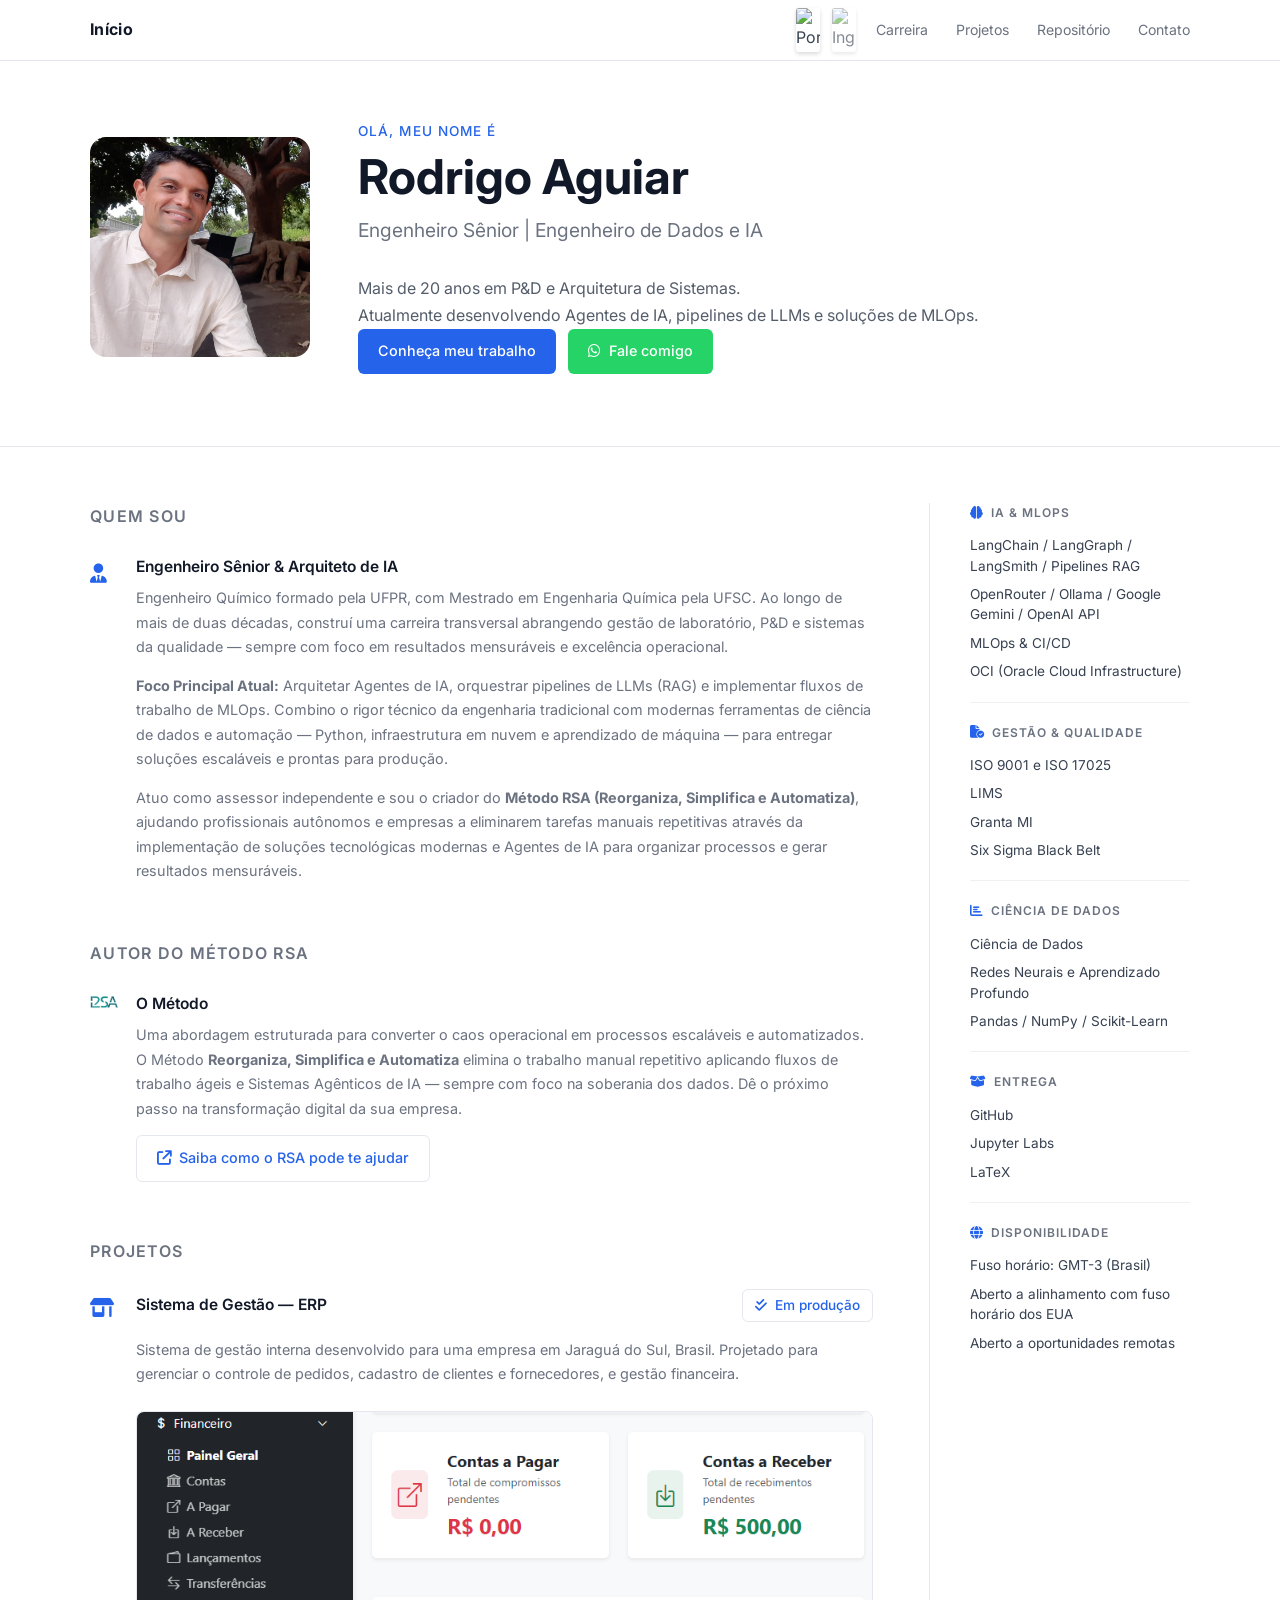
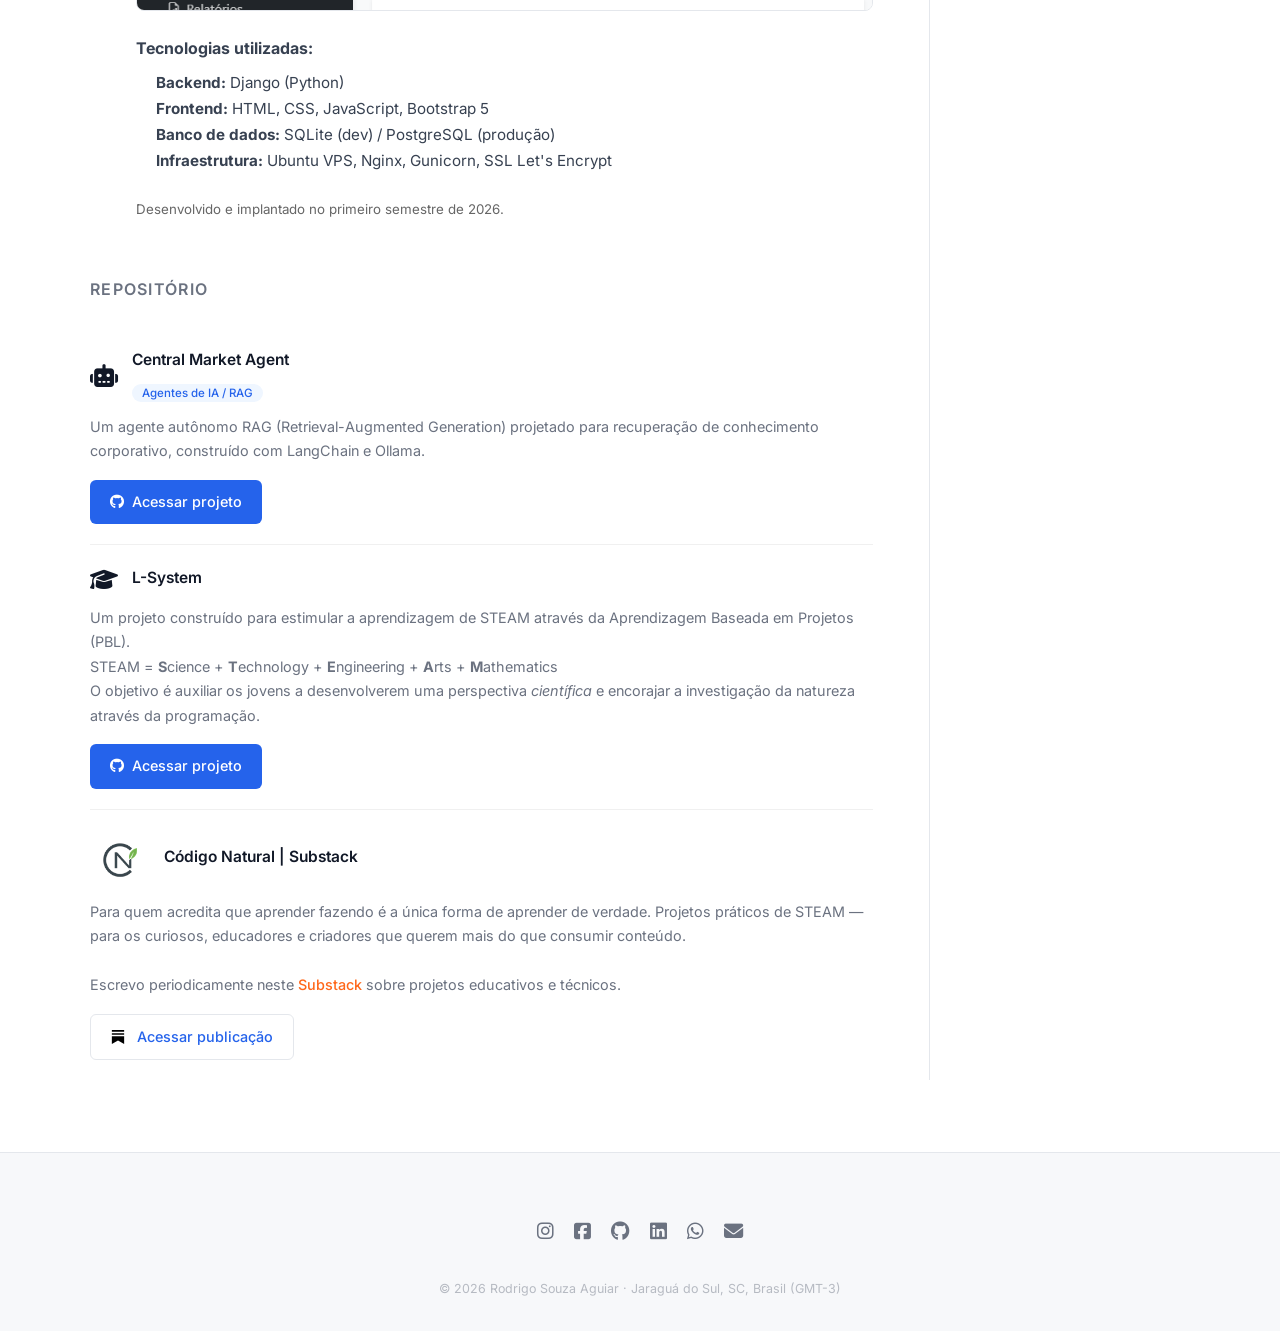
==== commit 1381b33f: "feat: creation of EN version and global updates." ====
--- a/index.html
+++ b/index.html
@@ -4,19 +4,19 @@
 <head>
   <meta charset="UTF-8" />
   <meta name="viewport" content="width=device-width, initial-scale=1.0" />
-  <title>Rodrigo S. Aguiar | Assessor de tecnologia</title>
+  <title>Rodrigo S. Aguiar | Engenheiro de Dados e IA</title>
   <link rel="preconnect" href="https://fonts.googleapis.com" />
   <link rel="preconnect" href="https://fonts.gstatic.com" crossorigin />
   <link href="https://fonts.googleapis.com/css2?family=Inter:wght@300;400;500;600;700&display=swap" rel="stylesheet" />
   <link rel="stylesheet" href="https://cdnjs.cloudflare.com/ajax/libs/font-awesome/6.5.0/css/all.min.css" />
   <link rel="stylesheet" href="style.css" />
   <meta name="description"
-    content="Portfólio profissional de Rodrigo Aguiar, Assessor de Soluções Tecnológicas e Engenheiro Químico. Especialista em automação, análise de dados e gestão da qualidade." />
+    content="Rodrigo Aguiar - Engenheiro Sênior com mais de 20 anos de experiência, atualmente focado em Agentes de IA, Orquestração de LLMs e MLOps. Engenheiro Químico especializado em automação, ciência de dados e sistemas da qualidade. Aberto a oportunidades remotas." />
 
   <!-- Open Graph -->
-  <meta property="og:title" content="Rodrigo S. Aguiar | Assessor de tecnologia" />
+  <meta property="og:title" content="Rodrigo S. Aguiar | Engenheiro de Dados e IA" />
   <meta property="og:description"
-    content="Assessoria em implementação de ferramentas digitais, automação de processos e análise de dados." />
+    content="Engenheiro Sênior desenvolvendo Agentes de IA, pipelines de MLOps e soluções de dados escaláveis. Mais de 20 anos unindo P&D, Ciência de Dados e Arquitetura de Sistemas." />
   <meta property="og:type" content="website" />
   <meta property="og:url" content="https://raguiareng.github.io/portfolio/" />
   <meta property="og:image" content="https://raguiareng.github.io/portfolio/images/Rodrigo_Chile.png" />
@@ -38,7 +38,18 @@
   <!-- ========== NAVBAR ========== -->
   <header class="navbar">
     <div class="container navbar__inner">
-      <span class="navbar__logo"><a href="/">Início</a></span>
+      <span class="navbar__logo"><a href="index.html">Início</a></span>
+
+      <!-- SELETOR DE IDIOMAS -->
+      <div class="lang-selector">
+        <a href="index.html" title="Português" class="lang-selector__link lang-selector__link--active">
+          <img src="https://flagcdn.com/w40/br.png" srcset="https://flagcdn.com/w80/br.png 2x" alt="Português" class="lang-selector__flag">
+        </a>
+        <a href="en/index.html" title="Inglês" class="lang-selector__link">
+          <img src="https://flagcdn.com/w40/us.png" srcset="https://flagcdn.com/w80/us.png 2x" alt="Inglês" class="lang-selector__flag">
+        </a>
+      </div>
+      <!-- FIM SELETOR DE IDIOMAS -->
 
       <!-- Botão do menu hamburguer -->
       <button class="navbar__toggle" aria-label="Abrir menu de navegação">
@@ -46,8 +57,7 @@
       </button>
 
       <nav class="navbar__links">
-        <a href="profissao.html">Atuação</a>
-        <a href="#solucoes">Soluções</a>
+        <a href="profissao.html">Carreira</a>
         <a href="#projeto">Projetos</a>
         <a href="#repositorio">Repositório</a>
         <a href="#contato">Contato</a>
@@ -62,9 +72,12 @@
       <img src="images/Rodrigo_Chile.png" alt="Foto de perfil de Rodrigo Aguiar" class="hero__photo" />
 
       <div class="hero__text">
-        <p class="hero__greeting">Olá, me chamo</p>
+        <p class="hero__greeting">Olá, meu nome é</p>
         <h1 class="hero__name">Rodrigo Aguiar</h1>
-        <h2 class="hero__role">Assessor de Soluções Tecnológicas</h2>
+        <h2 class="hero__role">Engenheiro Sênior | Engenheiro de Dados e IA</h2>
+        <p class="hero__subtitle" style="margin-top: 0.5rem; opacity: 0.85;">
+          Mais de 20 anos em P&D e Arquitetura de Sistemas.<br>Atualmente desenvolvendo Agentes de IA, pipelines de LLMs e soluções de MLOps.
+        </p>
         <div class="hero__actions">
           <a href="#projeto" class="btn btn--primary">Conheça meu trabalho</a>
           <a href="https://wa.me/5547992704018?text=Olá%20Rodrigo.%20Entro%20em%20contato%20através%20do%20seu%20site."
@@ -91,25 +104,17 @@
           <div class="project__card-body">
             <div class="project__icon"><i class="fa-solid fa-user-tie"></i></div>
             <div class="project__info">
-              <h3>Trajetória e Atuação</h3>
+              <h3>Engenheiro Sênior & Arquiteto de IA</h3>
               <p>
                 Engenheiro Químico formado pela UFPR, com Mestrado em Engenharia Química
-                pela UFSC. Ao longo de mais de duas décadas, desenvolvi uma atuação
-                transversal entre laboratório, P&D e gestão da qualidade — sempre com
-                foco em melhoria contínua e resultados mensuráveis.
+                pela UFSC. Ao longo de mais de duas décadas, construí uma carreira transversal abrangendo gestão de laboratório, P&D e sistemas da qualidade — sempre com foco em resultados mensuráveis e excelência operacional.
               </p>
               <p>
-                Nos últimos anos, ampliei minha atuação para a ciência de dados, unindo
-                o rigor técnico da engenharia com ferramentas modernas de análise e
-                automação. Sou um observador analítico e ouvinte ativo, comprometido em
-                resolver problemas reais com soluções práticas e bem fundamentadas.
+                <strong>Foco Principal Atual:</strong> Arquitetar Agentes de IA, orquestrar pipelines de LLMs (RAG) e implementar fluxos de trabalho de MLOps. Combino o rigor técnico da engenharia tradicional com modernas ferramentas de ciência de dados e automação — Python, infraestrutura em nuvem e aprendizado de máquina — para entregar soluções escaláveis e prontas para produção.
               </p>
               <p style="margin-bottom: 0;">
                 Atuo como assessor independente e sou o criador do <strong>Método RSA (Reorganiza, Simplifica e
-                  Automatiza)</strong>,
-                focado em ajudar profissionais liberais e empresas a eliminarem tarefas manuais repetitivas,
-                implementando soluções tecnológicas
-                modernas e Agentes de IA para organizar processos e gerar resultados mensuráveis.
+                  Automatiza)</strong>, ajudando profissionais autônomos e empresas a eliminarem tarefas manuais repetitivas através da implementação de soluções tecnológicas modernas e Agentes de IA para organizar processos e gerar resultados mensuráveis.
               </p>
             </div>
           </div>
@@ -129,9 +134,9 @@
             <div class="project__info">
               <h3>O Método</h3>
               <p>
-                A solução definitiva para converter o caos operacional em processos estruturados e escaláveis. O Método
-                <b>Reorganiza, Simplifica e Automatiza</b> elimina o trabalho manual e repetitivo aplicando desde fluxos
-                ágeis até Sistemas Agênticos de IA, focando sempre na soberania dos seus dados. Dê o próximo passo na
+                Uma abordagem estruturada para converter o caos operacional em processos escaláveis e automatizados. O Método
+                <b>Reorganiza, Simplifica e Automatiza</b> elimina o trabalho manual repetitivo aplicando fluxos de trabalho
+                ágeis e Sistemas Agênticos de IA — sempre com foco na soberania dos dados. Dê o próximo passo na
                 transformação digital da sua empresa.
               </p>
               <a href="https://rsa.ia.br" target="_blank" rel="noopener noreferrer" class="btn btn--outline">
@@ -160,9 +165,7 @@
               
               <!-- Descrição -->
               <p>
-                Sistema de gestão interna para uma empresa em Jaraguá do Sul. O objetivo
-                principal é controle de Pedidos, com cadastro de Clientes e Fornecedores,
-                e gestão financeira.
+                Sistema de gestão interna desenvolvido para uma empresa em Jaraguá do Sul, Brasil. Projetado para gerenciar o controle de pedidos, cadastro de clientes e fornecedores, e gestão financeira.
               </p>
               
               <!-- Imagem de Destaque -->
@@ -172,7 +175,7 @@
               <div class="project__techs" style="margin-bottom: 1.5rem;">
                 <h4 style="margin-bottom: 0.5rem; font-size: 1rem;">Tecnologias utilizadas:</h4>
                 <ul style="padding-left: 1.25rem; font-size: 0.95rem;">
-                  <li><strong>Backend:</strong> Django</li>
+                  <li><strong>Backend:</strong> Django (Python)</li>
                   <li><strong>Frontend:</strong> HTML, CSS, JavaScript, Bootstrap 5</li>
                   <li><strong>Banco de dados:</strong> SQLite (dev) / PostgreSQL (produção)</li>
                   <li><strong>Infraestrutura:</strong> Ubuntu VPS, Nginx, Gunicorn, SSL Let's Encrypt</li>
@@ -196,18 +199,34 @@
 
         <div class="repo__card">
           <div class="repo__header">
+            <i class="fa-solid fa-robot repo__icon"></i>
+            <div>
+              <h3>Central Market Agent</h3>
+              <span class="repo__tag">Agentes de IA / RAG</span>
+            </div>
+          </div>
+          <p class="repo__desc">
+            Um agente autônomo RAG (Retrieval-Augmented Generation) projetado para recuperação de conhecimento corporativo, construído com LangChain e Ollama.
+          </p>
+          <a href="https://github.com/RAguiarEng/central_market_agent" target="_blank" rel="noopener noreferrer"
+            class="btn btn--primary">
+            <i class="fa-brands fa-github"></i> Acessar projeto
+          </a>
+        </div>
+
+        <div class="repo__card" style="border-top: 1px solid var(--color-border-subtle);">
+          <div class="repo__header">
             <i class="fa-solid fa-graduation-cap repo__icon"></i>
             <div>
               <h3>L-System</h3>
-              <!-- <span class="repo__tag">Em contínuo aprimoramento</span> -->
             </div>
           </div>
           <p class="repo__desc">
-            Este projeto foi construído para estimular a aprendizagem de STEAM
-            a partir de projetos (PBL).<br>
-            STEAM = <b>S</b>ience + <b>T</b>ech + <b>E</b>ngineering + <b>A</b>rt + <b>M</b>ath<br>
-            O objetivo é auxiliar jovens a terem um olhar <i>científico</i> e estimular a investigação
-            através da natureza com a programação.
+            Um projeto construído para estimular a aprendizagem de STEAM
+            através da Aprendizagem Baseada em Projetos (PBL).<br>
+            STEAM = <b>S</b>cience + <b>T</b>echnology + <b>E</b>ngineering + <b>A</b>rts + <b>M</b>athematics<br>
+            O objetivo é auxiliar os jovens a desenvolverem uma perspectiva <i>científica</i> e encorajar a investigação
+            da natureza através da programação.
           </p>
           <a href="https://github.com/RAguiarEng/L-system" target="_blank" rel="noopener noreferrer"
             class="btn btn--primary">
@@ -223,11 +242,9 @@
             </div>
           </div>
           <p class="repo__desc">
-            Para quem acredita que aprender fazendo é a única forma de aprender de verdade. Projetos práticos de
-            STEAM — para curiosos, educadores e criadores que querem mais do que consumir conteúdo.<br><br>
+            Para quem acredita que aprender fazendo é a única forma de aprender de verdade. Projetos práticos de STEAM — para os curiosos, educadores e criadores que querem mais do que consumir conteúdo.<br><br>
             Escrevo periodicamente neste <a href="https://codigonatural.substack.com/" target="_blank"
-              rel="noopener noreferrer" style="color: #ff6719; font-weight: 500;">Substack</a> sobre projetos
-            educativos.
+              rel="noopener noreferrer" style="color: #ff6719; font-weight: 500;">Substack</a> sobre projetos educativos e técnicos.
           </p>
           <a href="https://codigonatural.substack.com/" target="_blank" rel="noopener noreferrer"
             class="btn btn--outline">
@@ -241,6 +258,19 @@
 
     <!-- ========== BARRA LATERAL ========== -->
     <aside class="layout__sidebar">
+
+      <!-- IA & MLOps -->
+      <div class="sidebar__section">
+        <h3 class="sidebar__title">
+          <i class="fa-solid fa-brain"></i> IA & MLOps
+        </h3>
+        <ul class="sidebar__list">
+          <li>LangChain / LangGraph / LangSmith / Pipelines RAG</li>
+          <li>OpenRouter / Ollama / Google Gemini / OpenAI API</li>
+          <li>MLOps & CI/CD</li>
+          <li>OCI (Oracle Cloud Infrastructure)</li>
+        </ul>
+      </div>
 
       <!-- Gestão e Qualidade -->
       <div class="sidebar__section">
@@ -256,21 +286,21 @@
           <li><a href="https://www.ansys.com/products/materials/granta-mi" target="_blank"
               rel="noopener noreferrer">Granta MI</a></li>
           <li><a href="https://drive.google.com/file/d/1ZN39htxQnaW3yod-qPVXDo5sMs_pYPU5/view?usp=sharing"
-              target="_blank" rel="noopener noreferrer">Sigma Black Belt</a></li>
+              target="_blank" rel="noopener noreferrer">Six Sigma Black Belt</a></li>
         </ul>
       </div>
 
       <!-- Dados -->
       <div class="sidebar__section">
         <h3 class="sidebar__title">
-          <i class="fa-solid fa-chart-bar"></i> Dados
+          <i class="fa-solid fa-chart-bar"></i> Ciência de Dados
         </h3>
         <ul class="sidebar__list">
           <li><a href="https://www.credly.com/badges/82000226-1048-4f4b-bc90-7da1aff6fd20/linked_in_profile"
               target="_blank" rel="noopener noreferrer">Ciência de Dados</a></li>
           <li><a href="https://www.coursera.org/account/accomplishments/verify/BRV8FBGEFM7U" target="_blank"
-              rel="noopener noreferrer">Redes
-              Neurais e Aprendizado Profundo</a></li>
+              rel="noopener noreferrer">Redes Neurais e Aprendizado Profundo</a></li>
+          <li>Pandas / NumPy / Scikit-Learn</li>
         </ul>
       </div>
 
@@ -282,10 +312,21 @@
         <ul class="sidebar__list">
           <li><a href="https://github.com/RAguiarEng" target="_blank" rel="noopener noreferrer">GitHub</a></li>
           <li><a href="https://www.google.com/search?q=o+que+posso+desenvolver+com+jupyter+labs" target="_blank"
-              rel="noopener noreferrer">Jupyter
-              Labs</a></li>
+              rel="noopener noreferrer">Jupyter Labs</a></li>
           <li><a href="https://www.google.com/search?q=o+que+c%C3%B3digo+LaTeX+faz" target="_blank"
               rel="noopener noreferrer">LaTeX</a></li>
+        </ul>
+      </div>
+
+      <!-- Disponibilidade -->
+      <div class="sidebar__section">
+        <h3 class="sidebar__title">
+          <i class="fa-solid fa-globe"></i> Disponibilidade
+        </h3>
+        <ul class="sidebar__list">
+          <li>Fuso horário: GMT-3 (Brasil)</li>
+          <li>Aberto a alinhamento com fuso horário dos EUA</li>
+          <li>Aberto a oportunidades remotas</li>
         </ul>
       </div>
 
@@ -296,8 +337,6 @@
   <!-- ========== FOOTER ========== -->
   <footer id="contato" class="footer">
     <div class="container footer__inner">
-      <!-- <p class="footer__name">Rodrigo Souza Aguiar</p>
-      <p class="footer__sub">Assessor em Tecnologia | Engenheiro Químico</p> -->
 
       <div class="footer__socials">
         <a href="https://www.instagram.com/rsaguiarbr/" target="_blank" rel="noopener noreferrer" title="Instagram">
@@ -321,7 +360,7 @@
         </a>
       </div>
 
-      <p class="footer__copy">&copy; 2026 Rodrigo Souza Aguiar · Jaraguá do Sul, SC</p>
+      <p class="footer__copy">&copy; 2026 Rodrigo Souza Aguiar · Jaraguá do Sul, SC, Brasil (GMT-3)</p>
     </div>
   </footer>
 
--- a/style.css
+++ b/style.css
@@ -195,6 +195,50 @@
   z-index: 101;
   /* Garante que o botão fique acima do menu quando aberto */
 }
+
+/* =========================================
+   LANGUAGE SELECTOR
+========================================= */
+.lang-selector {
+  display: flex;
+  align-items: center;
+  gap: 12px;
+  margin-left: auto; /* Empurra o seletor para a direita se houver espaço */
+  margin-right: 20px; /* Espaço entre as bandeiras e o menu hamburguer (mobile) ou links (desktop) */
+}
+
+.lang-selector__link {
+  display: inline-flex;
+  transition: transform 0.2s ease, opacity 0.2s ease;
+  opacity: 0.6; /* Deixa a bandeira não-selecionada um pouco mais apagada */
+}
+
+.lang-selector__link:hover {
+  transform: translateY(-2px); /* Efeito de elevação ao passar o mouse */
+  opacity: 0.9;
+}
+
+.lang-selector__link--active {
+  opacity: 1; /* A bandeira do idioma atual fica com 100% de opacidade */
+  pointer-events: none; /* Desativa o clique na bandeira do idioma que já está aberto */
+}
+
+.lang-selector__flag {
+  width: 24px; /* Tamanho da bandeira */
+  height: auto;
+  border-radius: 3px; /* Cantos levemente arredondados */
+  box-shadow: 0 2px 4px rgba(0, 0, 0, 0.15); /* Sombra sutil para destacar do fundo */
+  object-fit: cover;
+}
+
+/* Ajuste Mobile: Se precisar diminuir margens em telas menores */
+@media (max-width: 768px) {
+  .lang-selector {
+    margin-right: 15px;
+    gap: 10px;
+  }
+}
+
 
 /* ============================================
    HERO
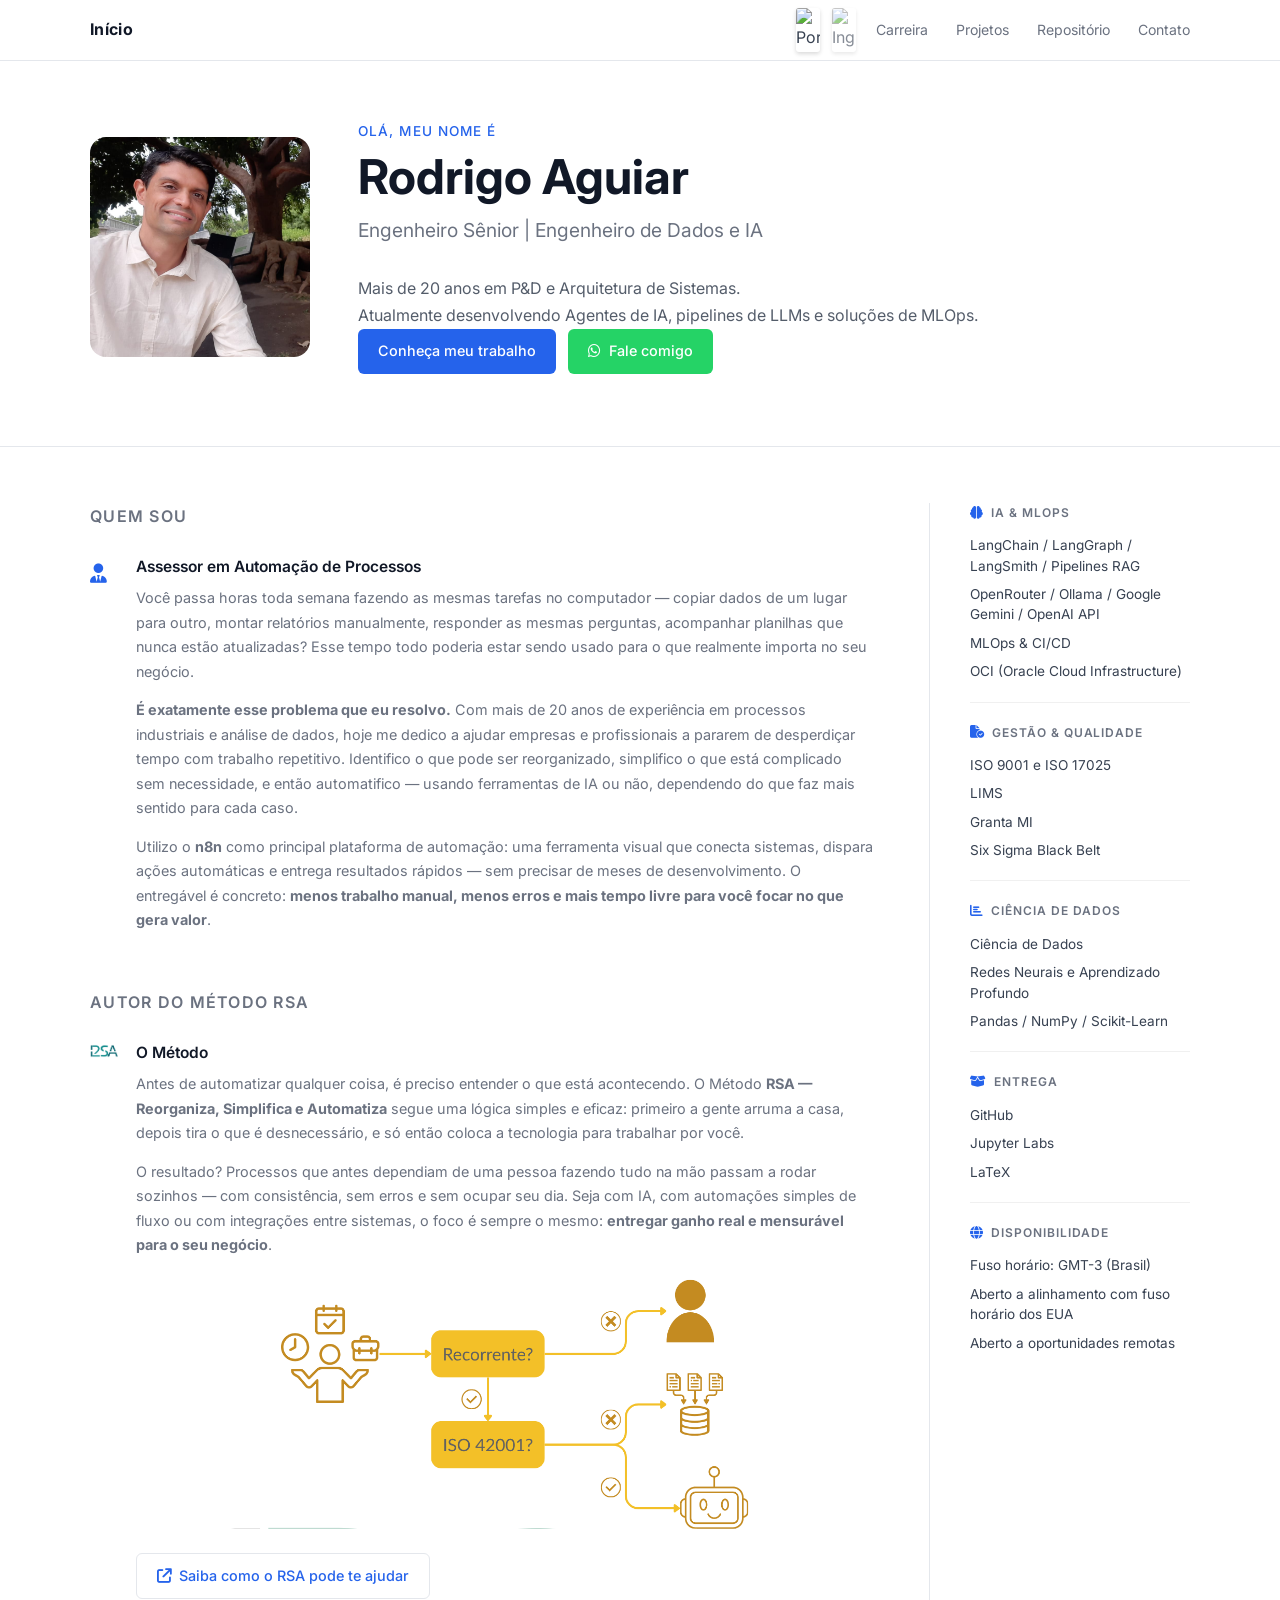
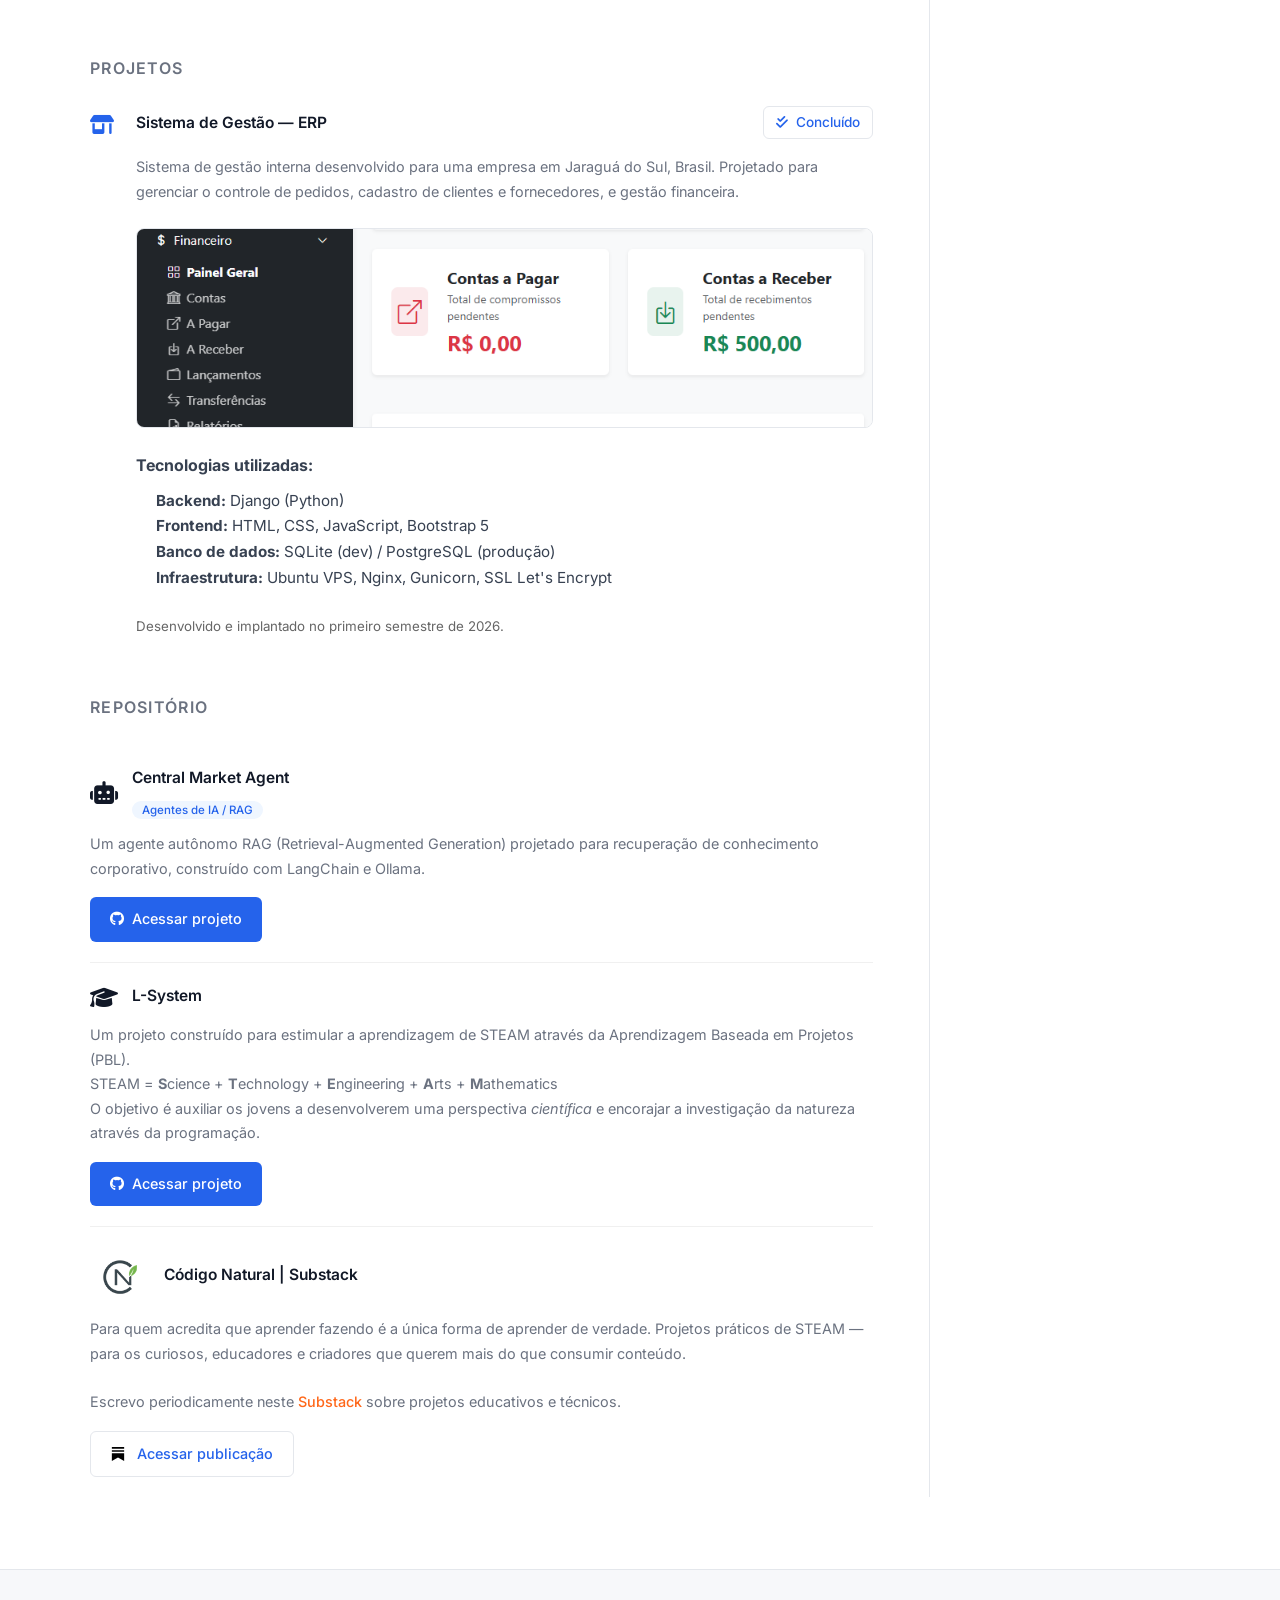
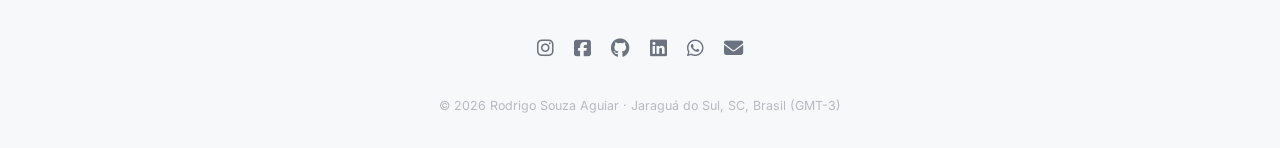
==== commit 6e88a77d: "docs: cria robots.txt e sitemap.xml. Atualiza index.html" ====
--- a/index.html
+++ b/index.html
@@ -11,7 +11,9 @@
   <link rel="stylesheet" href="https://cdnjs.cloudflare.com/ajax/libs/font-awesome/6.5.0/css/all.min.css" />
   <link rel="stylesheet" href="style.css" />
   <meta name="description"
-    content="Rodrigo Aguiar - Engenheiro Sênior com mais de 20 anos de experiência, atualmente focado em Agentes de IA, Orquestração de LLMs e MLOps. Engenheiro Químico especializado em automação, ciência de dados e sistemas da qualidade. Aberto a oportunidades remotas." />
+    content="Rodrigo Aguiar — Assessor em Automação de Processos. Ajudo empresas e profissionais a eliminarem tarefas manuais repetitivas usando n8n, IA e o Método RSA (Reorganiza, Simplifica e Automatiza). Jaraguá do Sul, SC, Brasil." />
+  <link rel="canonical" href="https://raguiar.eng.br/" />
+  <link rel="sitemap" type="application/xml" href="/sitemap.xml" />
 
   <!-- Open Graph -->
   <meta property="og:title" content="Rodrigo S. Aguiar | Engenheiro de Dados e IA" />
@@ -104,17 +106,15 @@
           <div class="project__card-body">
             <div class="project__icon"><i class="fa-solid fa-user-tie"></i></div>
             <div class="project__info">
-              <h3>Engenheiro Sênior & Arquiteto de IA</h3>
-              <p>
-                Engenheiro Químico formado pela UFPR, com Mestrado em Engenharia Química
-                pela UFSC. Ao longo de mais de duas décadas, construí uma carreira transversal abrangendo gestão de laboratório, P&D e sistemas da qualidade — sempre com foco em resultados mensuráveis e excelência operacional.
-              </p>
-              <p>
-                <strong>Foco Principal Atual:</strong> Arquitetar Agentes de IA, orquestrar pipelines de LLMs (RAG) e implementar fluxos de trabalho de MLOps. Combino o rigor técnico da engenharia tradicional com modernas ferramentas de ciência de dados e automação — Python, infraestrutura em nuvem e aprendizado de máquina — para entregar soluções escaláveis e prontas para produção.
+              <h3>Assessor em Automação de Processos</h3>
+              <p>
+                Você passa horas toda semana fazendo as mesmas tarefas no computador — copiar dados de um lugar para outro, montar relatórios manualmente, responder as mesmas perguntas, acompanhar planilhas que nunca estão atualizadas? Esse tempo todo poderia estar sendo usado para o que realmente importa no seu negócio.
+              </p>
+              <p>
+                <strong>É exatamente esse problema que eu resolvo.</strong> Com mais de 20 anos de experiência em processos industriais e análise de dados, hoje me dedico a ajudar empresas e profissionais a pararem de desperdiçar tempo com trabalho repetitivo. Identifico o que pode ser reorganizado, simplifico o que está complicado sem necessidade, e então automatifico — usando ferramentas de IA ou não, dependendo do que faz mais sentido para cada caso.
               </p>
               <p style="margin-bottom: 0;">
-                Atuo como assessor independente e sou o criador do <strong>Método RSA (Reorganiza, Simplifica e
-                  Automatiza)</strong>, ajudando profissionais autônomos e empresas a eliminarem tarefas manuais repetitivas através da implementação de soluções tecnológicas modernas e Agentes de IA para organizar processos e gerar resultados mensuráveis.
+                Utilizo o <strong>n8n</strong> como principal plataforma de automação: uma ferramenta visual que conecta sistemas, dispara ações automáticas e entrega resultados rápidos — sem precisar de meses de desenvolvimento. O entregável é concreto: <strong>menos trabalho manual, menos erros e mais tempo livre para você focar no que gera valor</strong>.
               </p>
             </div>
           </div>
@@ -134,11 +134,22 @@
             <div class="project__info">
               <h3>O Método</h3>
               <p>
-                Uma abordagem estruturada para converter o caos operacional em processos escaláveis e automatizados. O Método
-                <b>Reorganiza, Simplifica e Automatiza</b> elimina o trabalho manual repetitivo aplicando fluxos de trabalho
-                ágeis e Sistemas Agênticos de IA — sempre com foco na soberania dos dados. Dê o próximo passo na
-                transformação digital da sua empresa.
-              </p>
+                Antes de automatizar qualquer coisa, é preciso entender o que está acontecendo. O Método
+                <b>RSA — Reorganiza, Simplifica e Automatiza</b> segue uma lógica simples e eficaz:
+                primeiro a gente arruma a casa, depois tira o que é desnecessário, e só então coloca a
+                tecnologia para trabalhar por você.
+              </p>
+              <p>
+                O resultado? Processos que antes dependiam de uma pessoa fazendo tudo na mão passam a rodar
+                sozinhos — com consistência, sem erros e sem ocupar seu dia. Seja com IA, com automações
+                simples de fluxo ou com integrações entre sistemas, o foco é sempre o mesmo:
+                <strong>entregar ganho real e mensurável para o seu negócio</strong>.
+              </p>
+              <img
+                src="images/Automatiza_retangular_branco.png"
+                alt="Ilustração do fluxo de automação do Método RSA"
+                style="width: 100%; max-width: 560px; display: block; margin: 1.25rem auto 1.5rem; border-radius: 10px; opacity: 0.92;"
+              />
               <a href="https://rsa.ia.br" target="_blank" rel="noopener noreferrer" class="btn btn--outline">
                 <i class="fa-solid fa-arrow-up-right-from-square"></i> Saiba como o RSA pode te ajudar
               </a>
@@ -159,7 +170,7 @@
               <div style="display: flex; justify-content: space-between; align-items: center; flex-wrap: wrap; gap: 10px; margin-bottom: 1rem;">
                 <h3 style="margin: 0;">Sistema de Gestão — ERP</h3>
                 <span class="btn btn--outline" style="pointer-events: none; padding: 0.25rem 0.75rem; font-size: 0.85rem;">
-                  <i class="fa-solid fa-check-double"></i> Em produção
+                  <i class="fa-solid fa-check-double"></i> Concluído
                 </span>
               </div>
               
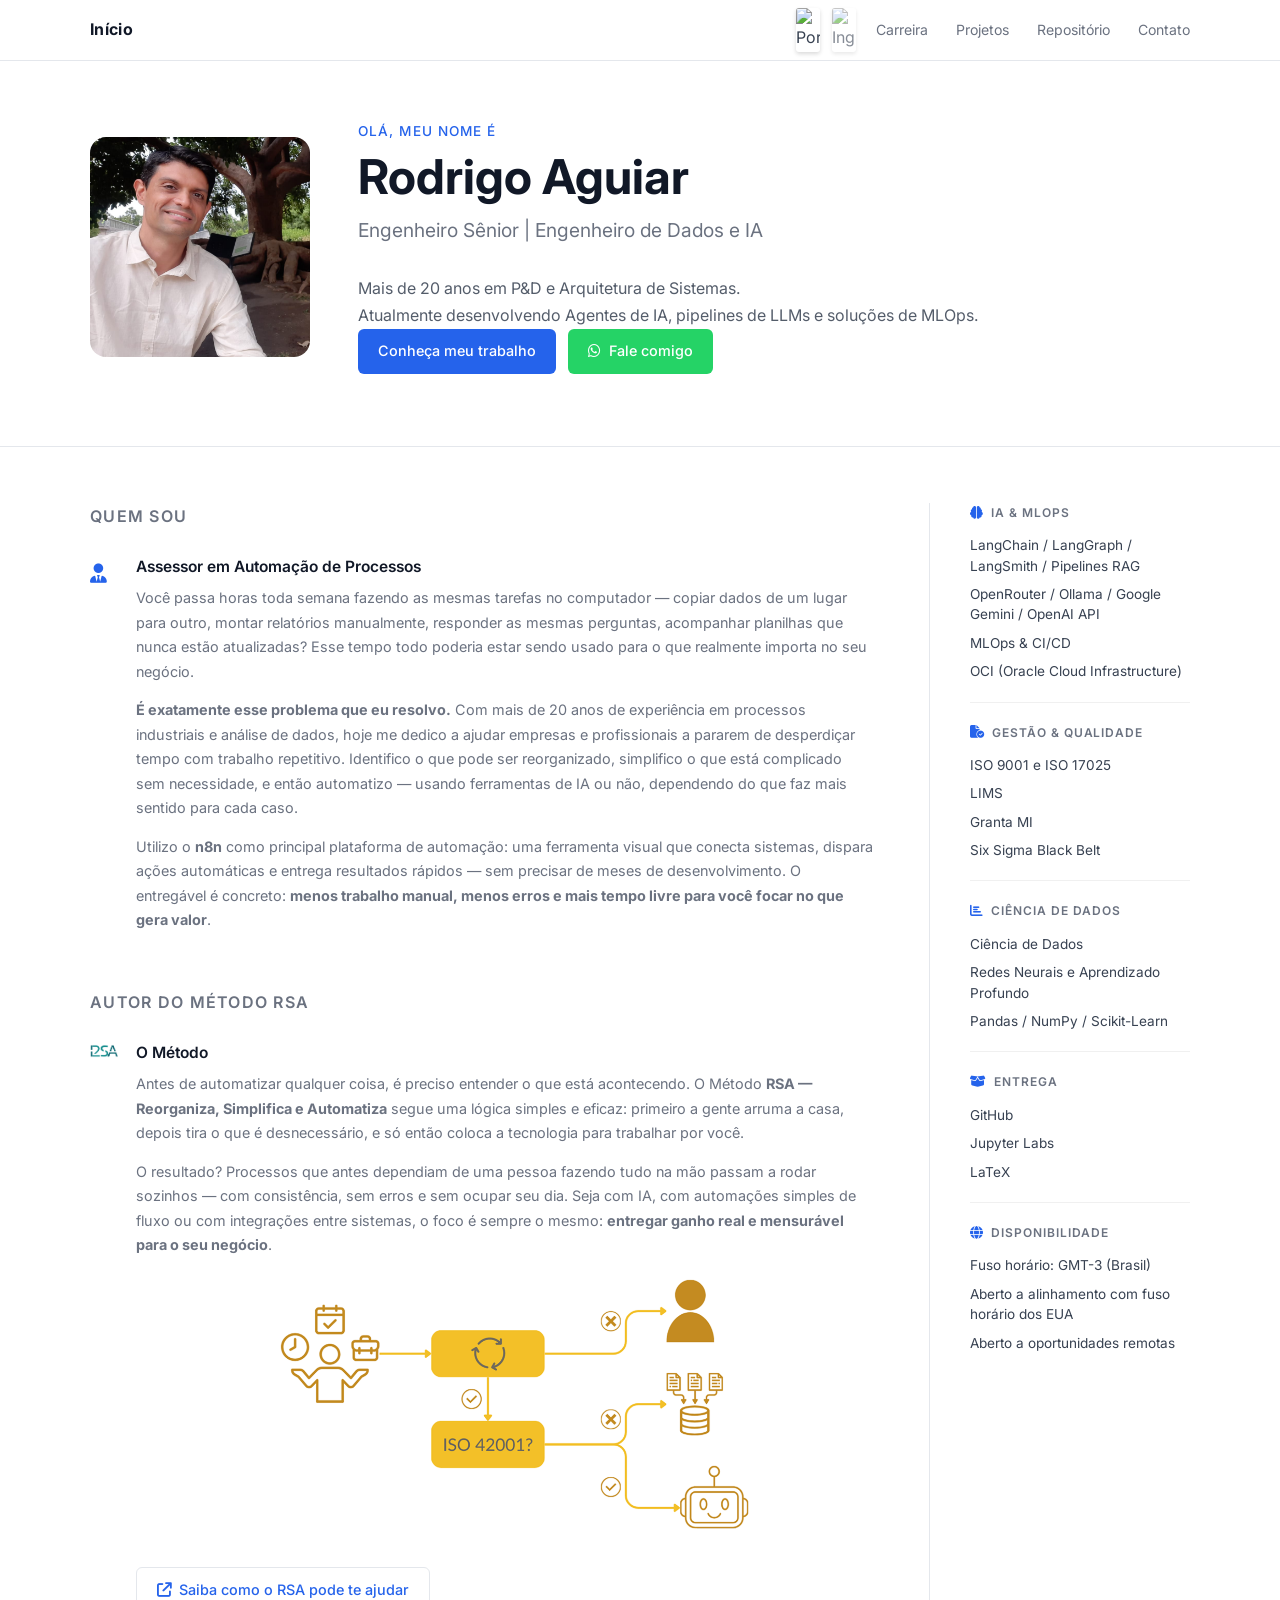
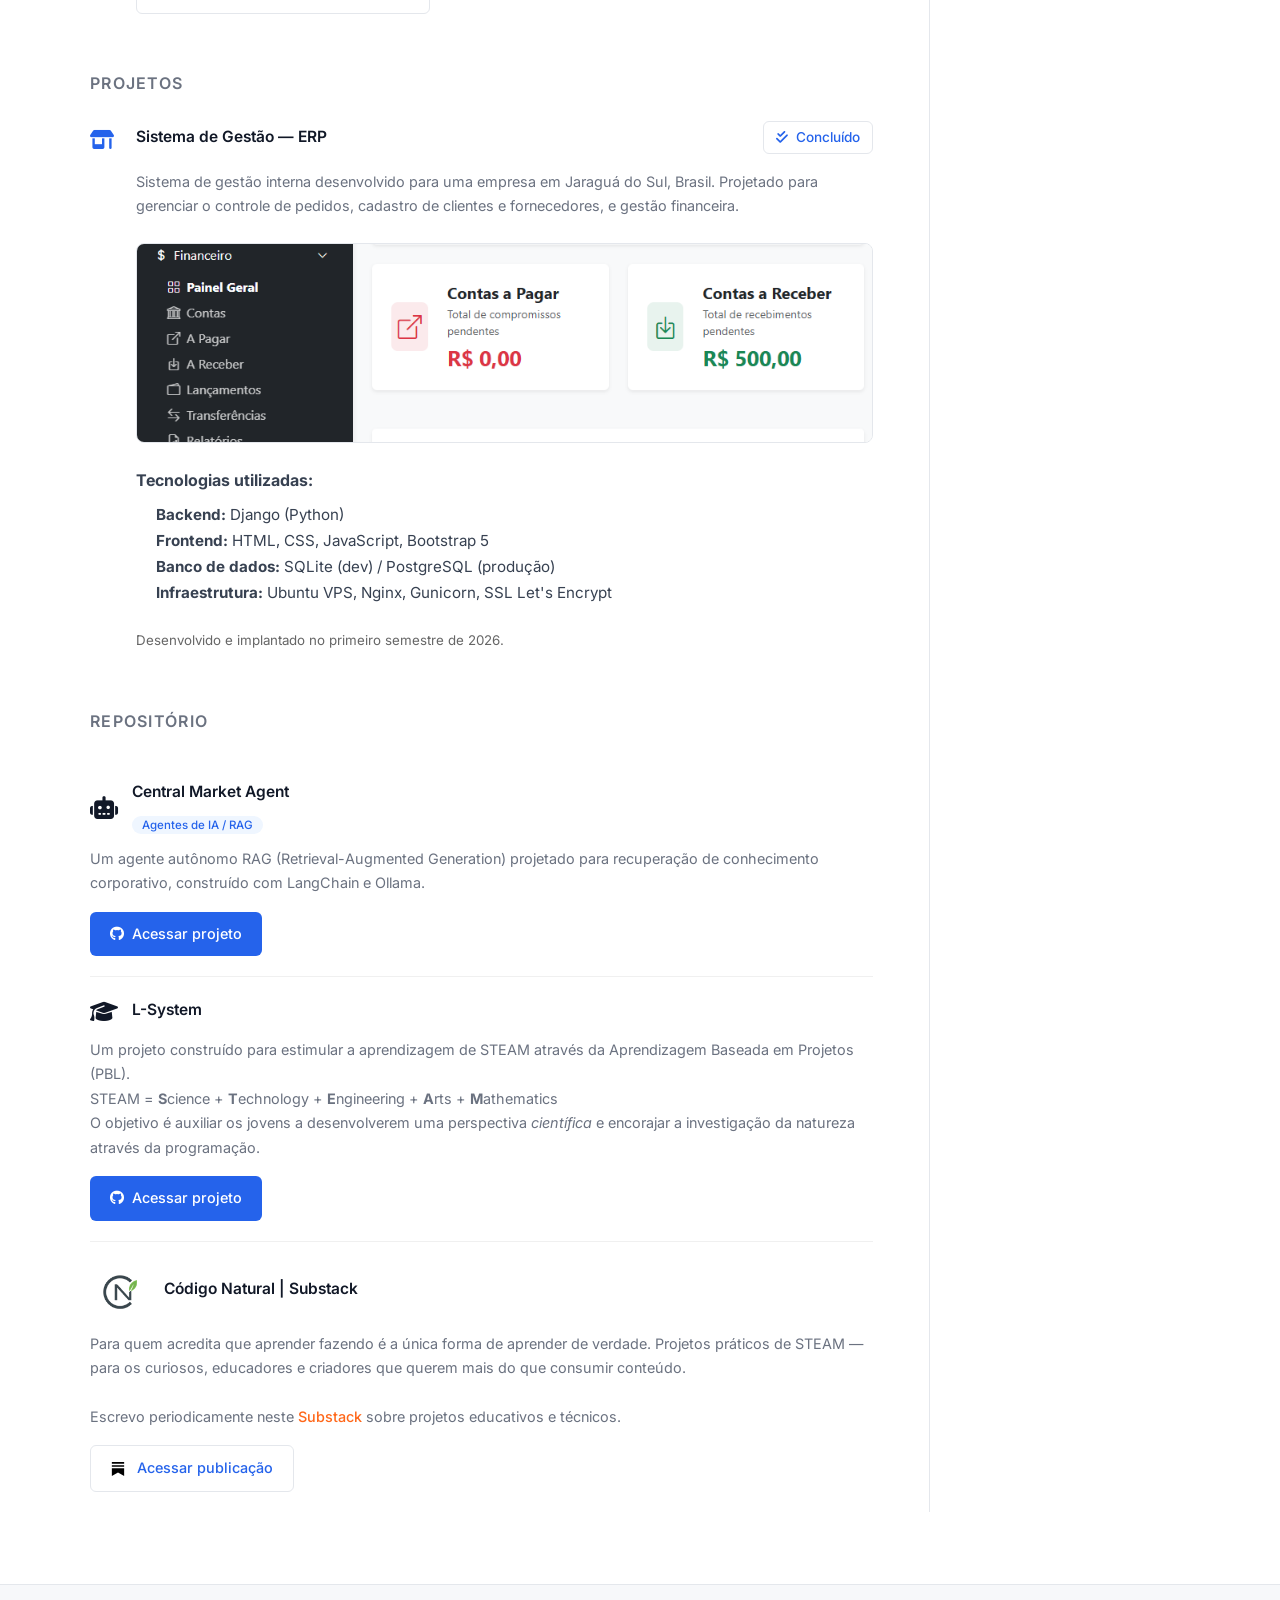
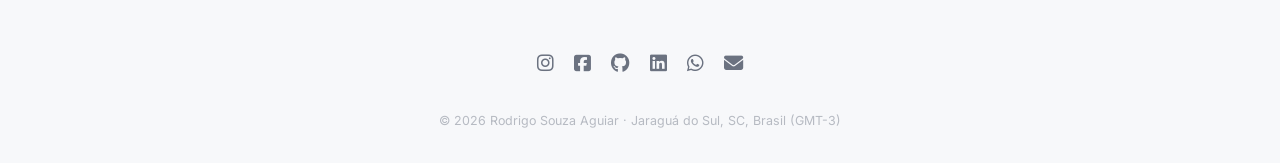
==== commit 70481caf: "fix: corrige texto no index e atualiza imagem" ====
--- a/index.html
+++ b/index.html
@@ -111,7 +111,7 @@
                 Você passa horas toda semana fazendo as mesmas tarefas no computador — copiar dados de um lugar para outro, montar relatórios manualmente, responder as mesmas perguntas, acompanhar planilhas que nunca estão atualizadas? Esse tempo todo poderia estar sendo usado para o que realmente importa no seu negócio.
               </p>
               <p>
-                <strong>É exatamente esse problema que eu resolvo.</strong> Com mais de 20 anos de experiência em processos industriais e análise de dados, hoje me dedico a ajudar empresas e profissionais a pararem de desperdiçar tempo com trabalho repetitivo. Identifico o que pode ser reorganizado, simplifico o que está complicado sem necessidade, e então automatifico — usando ferramentas de IA ou não, dependendo do que faz mais sentido para cada caso.
+                <strong>É exatamente esse problema que eu resolvo.</strong> Com mais de 20 anos de experiência em processos industriais e análise de dados, hoje me dedico a ajudar empresas e profissionais a pararem de desperdiçar tempo com trabalho repetitivo. Identifico o que pode ser reorganizado, simplifico o que está complicado sem necessidade, e então automatizo — usando ferramentas de IA ou não, dependendo do que faz mais sentido para cada caso.
               </p>
               <p style="margin-bottom: 0;">
                 Utilizo o <strong>n8n</strong> como principal plataforma de automação: uma ferramenta visual que conecta sistemas, dispara ações automáticas e entrega resultados rápidos — sem precisar de meses de desenvolvimento. O entregável é concreto: <strong>menos trabalho manual, menos erros e mais tempo livre para você focar no que gera valor</strong>.
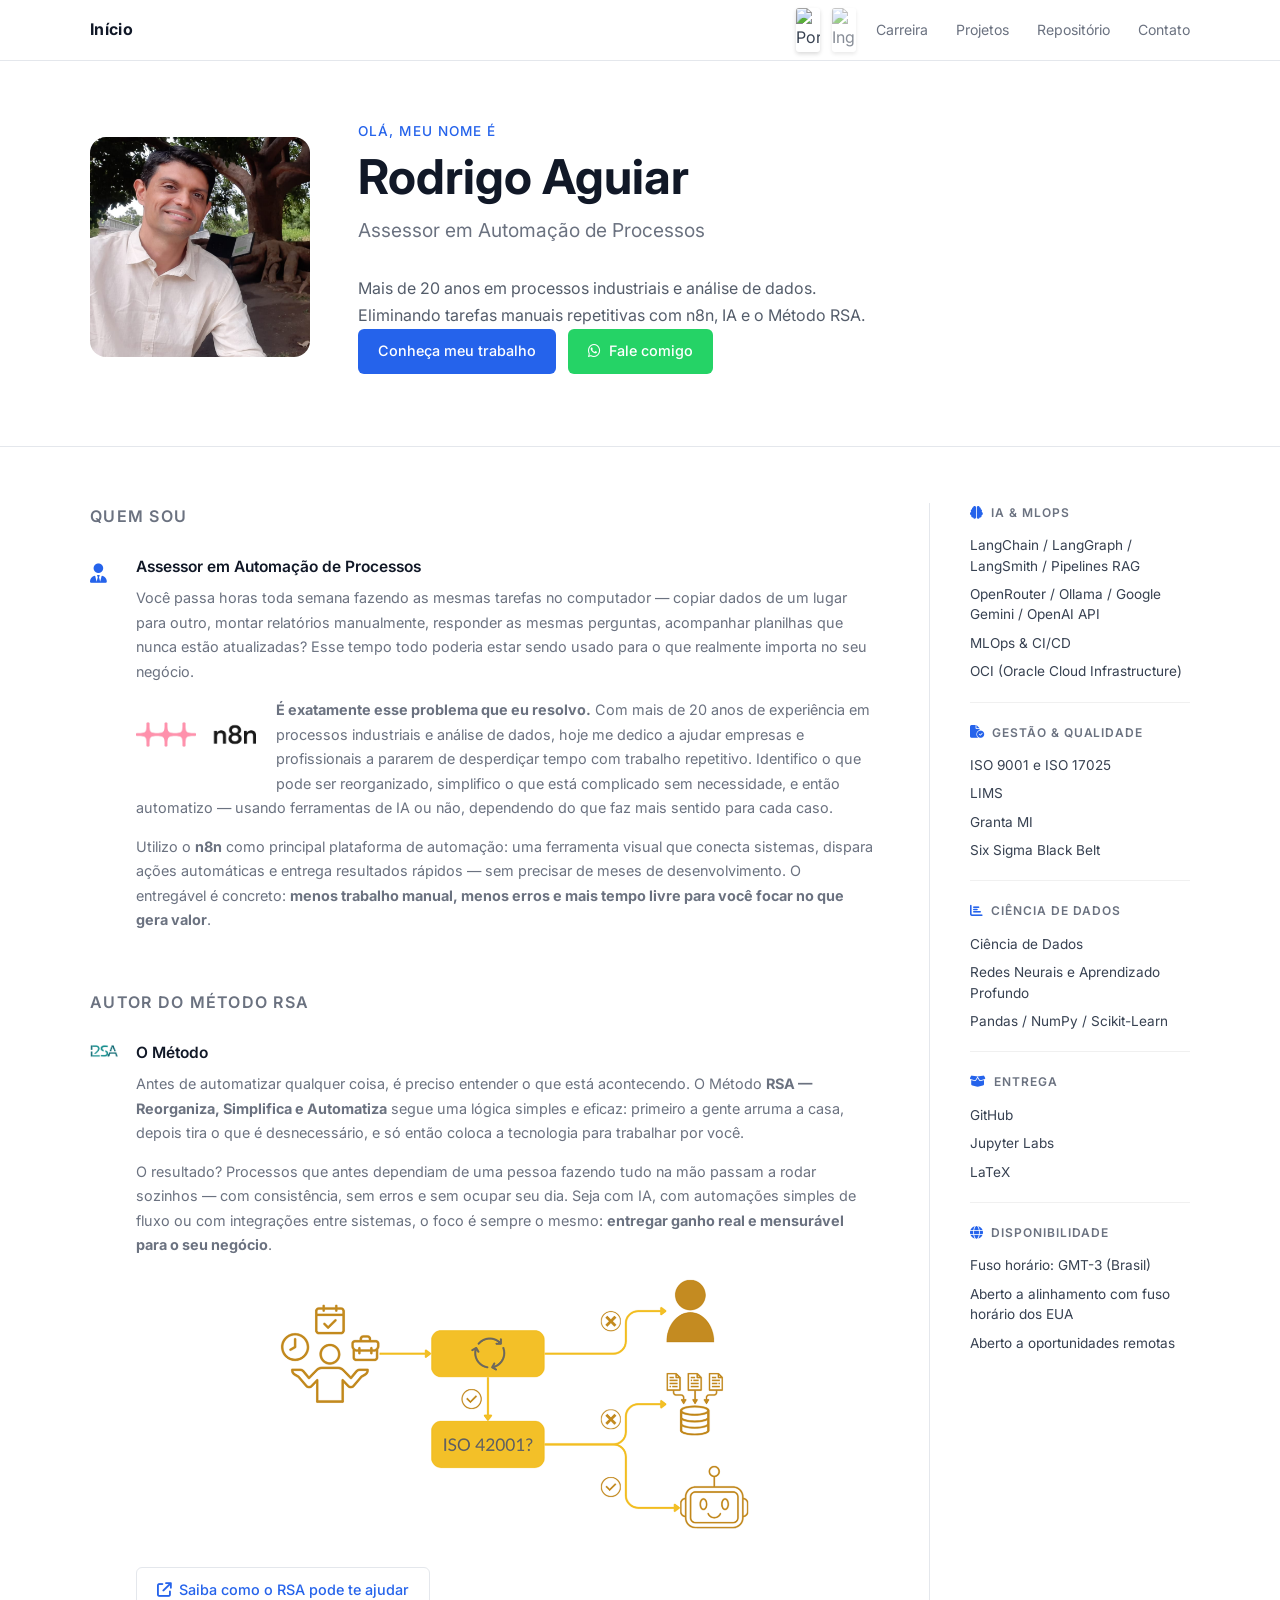
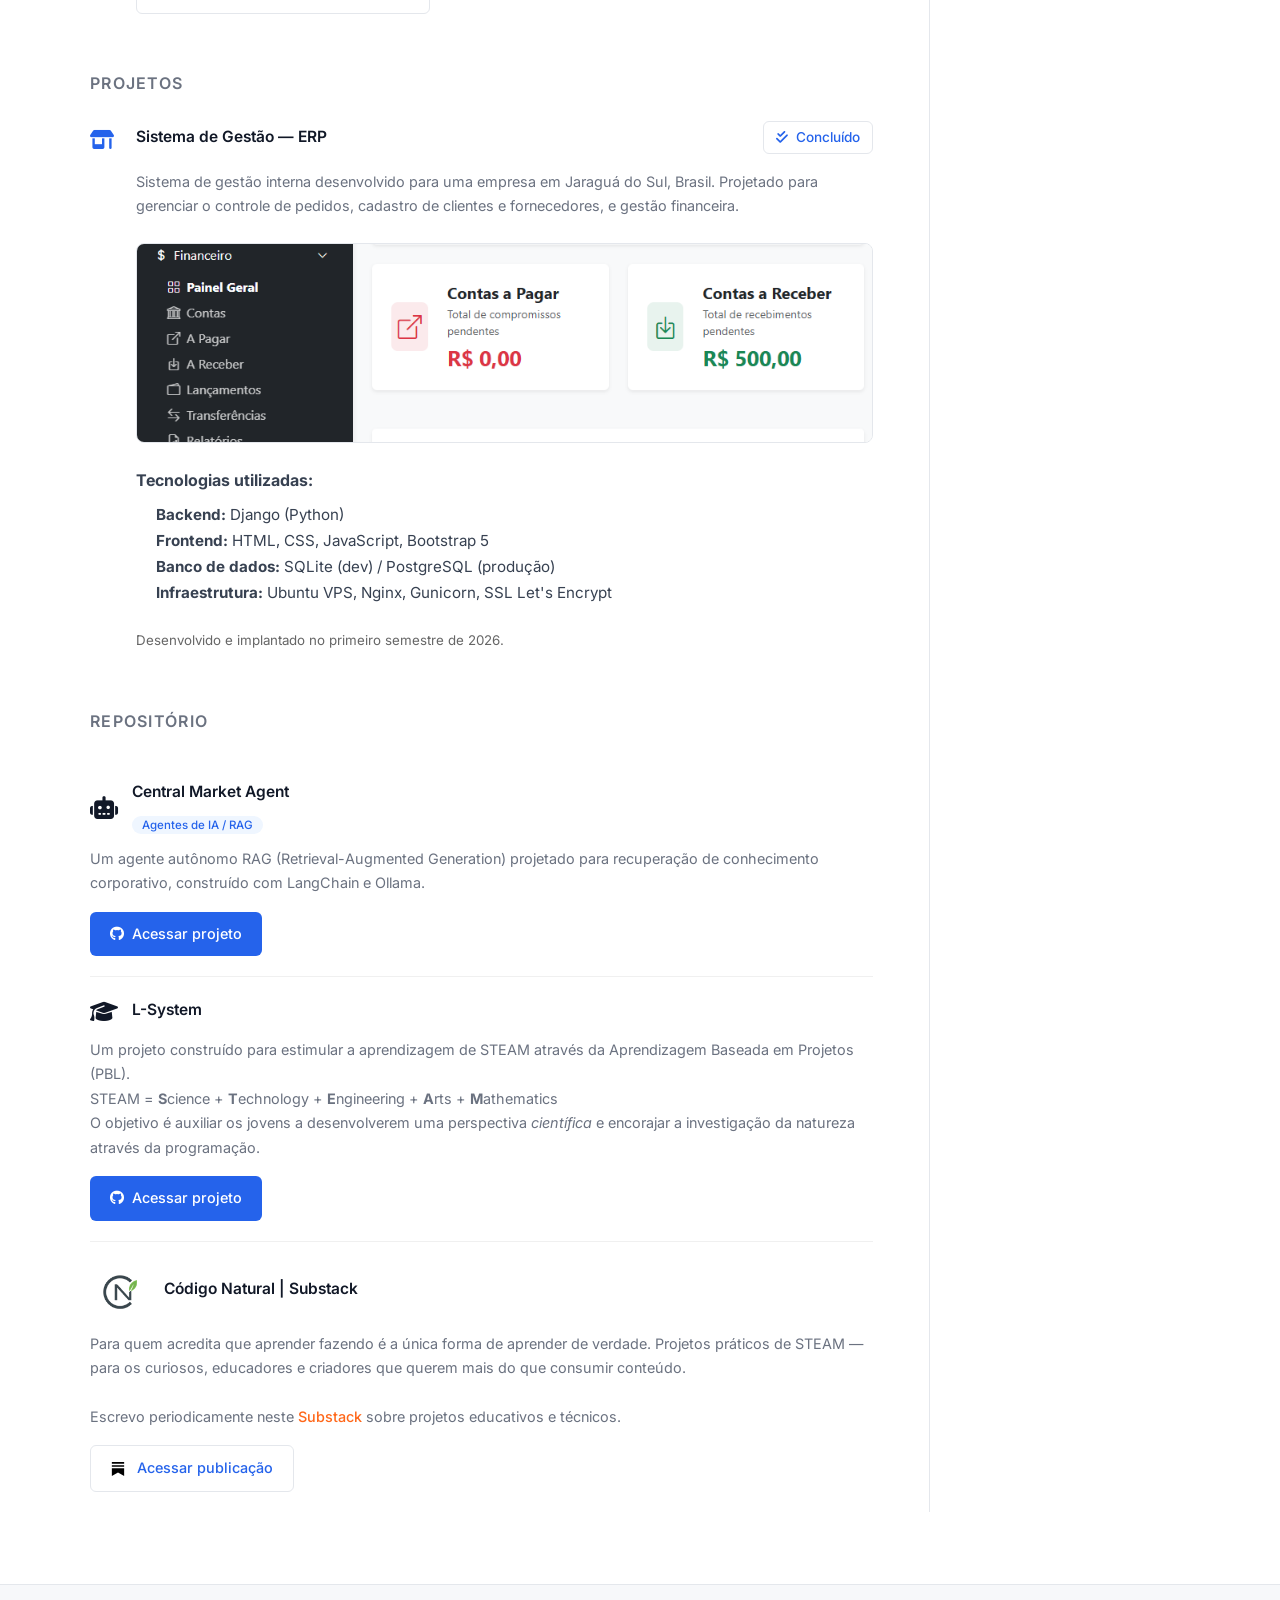
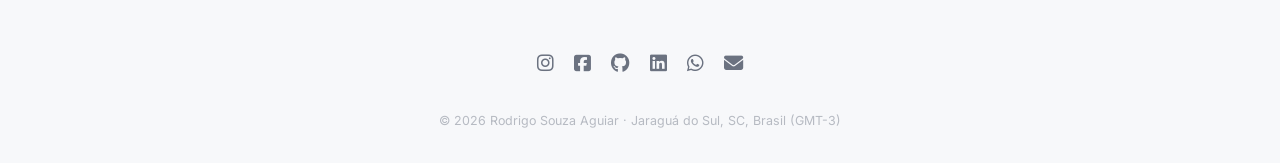
==== commit 1a701212: "Atualiza index, pr e en, e insere logo do n8n" ====
--- a/index.html
+++ b/index.html
@@ -16,12 +16,12 @@
   <link rel="sitemap" type="application/xml" href="/sitemap.xml" />
 
   <!-- Open Graph -->
-  <meta property="og:title" content="Rodrigo S. Aguiar | Engenheiro de Dados e IA" />
+  <meta property="og:title" content="Rodrigo S. Aguiar | Assessor em Automação de Processos" />
   <meta property="og:description"
-    content="Engenheiro Sênior desenvolvendo Agentes de IA, pipelines de MLOps e soluções de dados escaláveis. Mais de 20 anos unindo P&D, Ciência de Dados e Arquitetura de Sistemas." />
+    content="Assessor em Automação de Processos ajudando empresas a eliminar tarefas manuais repetitivas com n8n, IA e o Método RSA. Entrega rápida, resultados mensuráveis." />
   <meta property="og:type" content="website" />
-  <meta property="og:url" content="https://raguiareng.github.io/portfolio/" />
-  <meta property="og:image" content="https://raguiareng.github.io/portfolio/images/Rodrigo_Chile.png" />
+  <meta property="og:url" content="https://raguiar.eng.br/" />
+  <meta property="og:image" content="https://raguiar.eng.br/images/Rodrigo_Chile.png" />
 
   <!-- Google tag (gtag.js) -->
   <script async src="https://www.googletagmanager.com/gtag/js?id=G-W9BK12L6K0"></script>
@@ -76,9 +76,9 @@
       <div class="hero__text">
         <p class="hero__greeting">Olá, meu nome é</p>
         <h1 class="hero__name">Rodrigo Aguiar</h1>
-        <h2 class="hero__role">Engenheiro Sênior | Engenheiro de Dados e IA</h2>
+        <h2 class="hero__role">Assessor em Automação de Processos</h2>
         <p class="hero__subtitle" style="margin-top: 0.5rem; opacity: 0.85;">
-          Mais de 20 anos em P&D e Arquitetura de Sistemas.<br>Atualmente desenvolvendo Agentes de IA, pipelines de LLMs e soluções de MLOps.
+          Mais de 20 anos em processos industriais e análise de dados.<br>Eliminando tarefas manuais repetitivas com n8n, IA e o Método RSA.
         </p>
         <div class="hero__actions">
           <a href="#projeto" class="btn btn--primary">Conheça meu trabalho</a>
@@ -110,7 +110,8 @@
               <p>
                 Você passa horas toda semana fazendo as mesmas tarefas no computador — copiar dados de um lugar para outro, montar relatórios manualmente, responder as mesmas perguntas, acompanhar planilhas que nunca estão atualizadas? Esse tempo todo poderia estar sendo usado para o que realmente importa no seu negócio.
               </p>
-              <p>
+              <p class="about__intro">
+                <img src="images/logo_n8n.png" alt="Logo do n8n" class="about__logo" />
                 <strong>É exatamente esse problema que eu resolvo.</strong> Com mais de 20 anos de experiência em processos industriais e análise de dados, hoje me dedico a ajudar empresas e profissionais a pararem de desperdiçar tempo com trabalho repetitivo. Identifico o que pode ser reorganizado, simplifico o que está complicado sem necessidade, e então automatizo — usando ferramentas de IA ou não, dependendo do que faz mais sentido para cada caso.
               </p>
               <p style="margin-bottom: 0;">
@@ -380,4 +381,4 @@
 
 </body>
 
-</html>+</html>
--- a/style.css
+++ b/style.css
@@ -686,6 +686,18 @@
 /* ============================================
    SOBRE — PARÁGRAFOS
    ============================================ */
+.about__intro {
+  display: flow-root;
+}
+
+.about__logo {
+  float: left;
+  width: 30%;
+  max-width: 120px;
+  height: auto;
+  margin: 0.3rem 1.25rem 0.75rem 0;
+}
+
 .about__paragraph {
   font-size: 0.95rem;
   color: var(--color-text);
@@ -926,4 +938,4 @@
   background-color: var(--color-bg);
   opacity: 0.6;
   flex-shrink: 0;
-}+}
